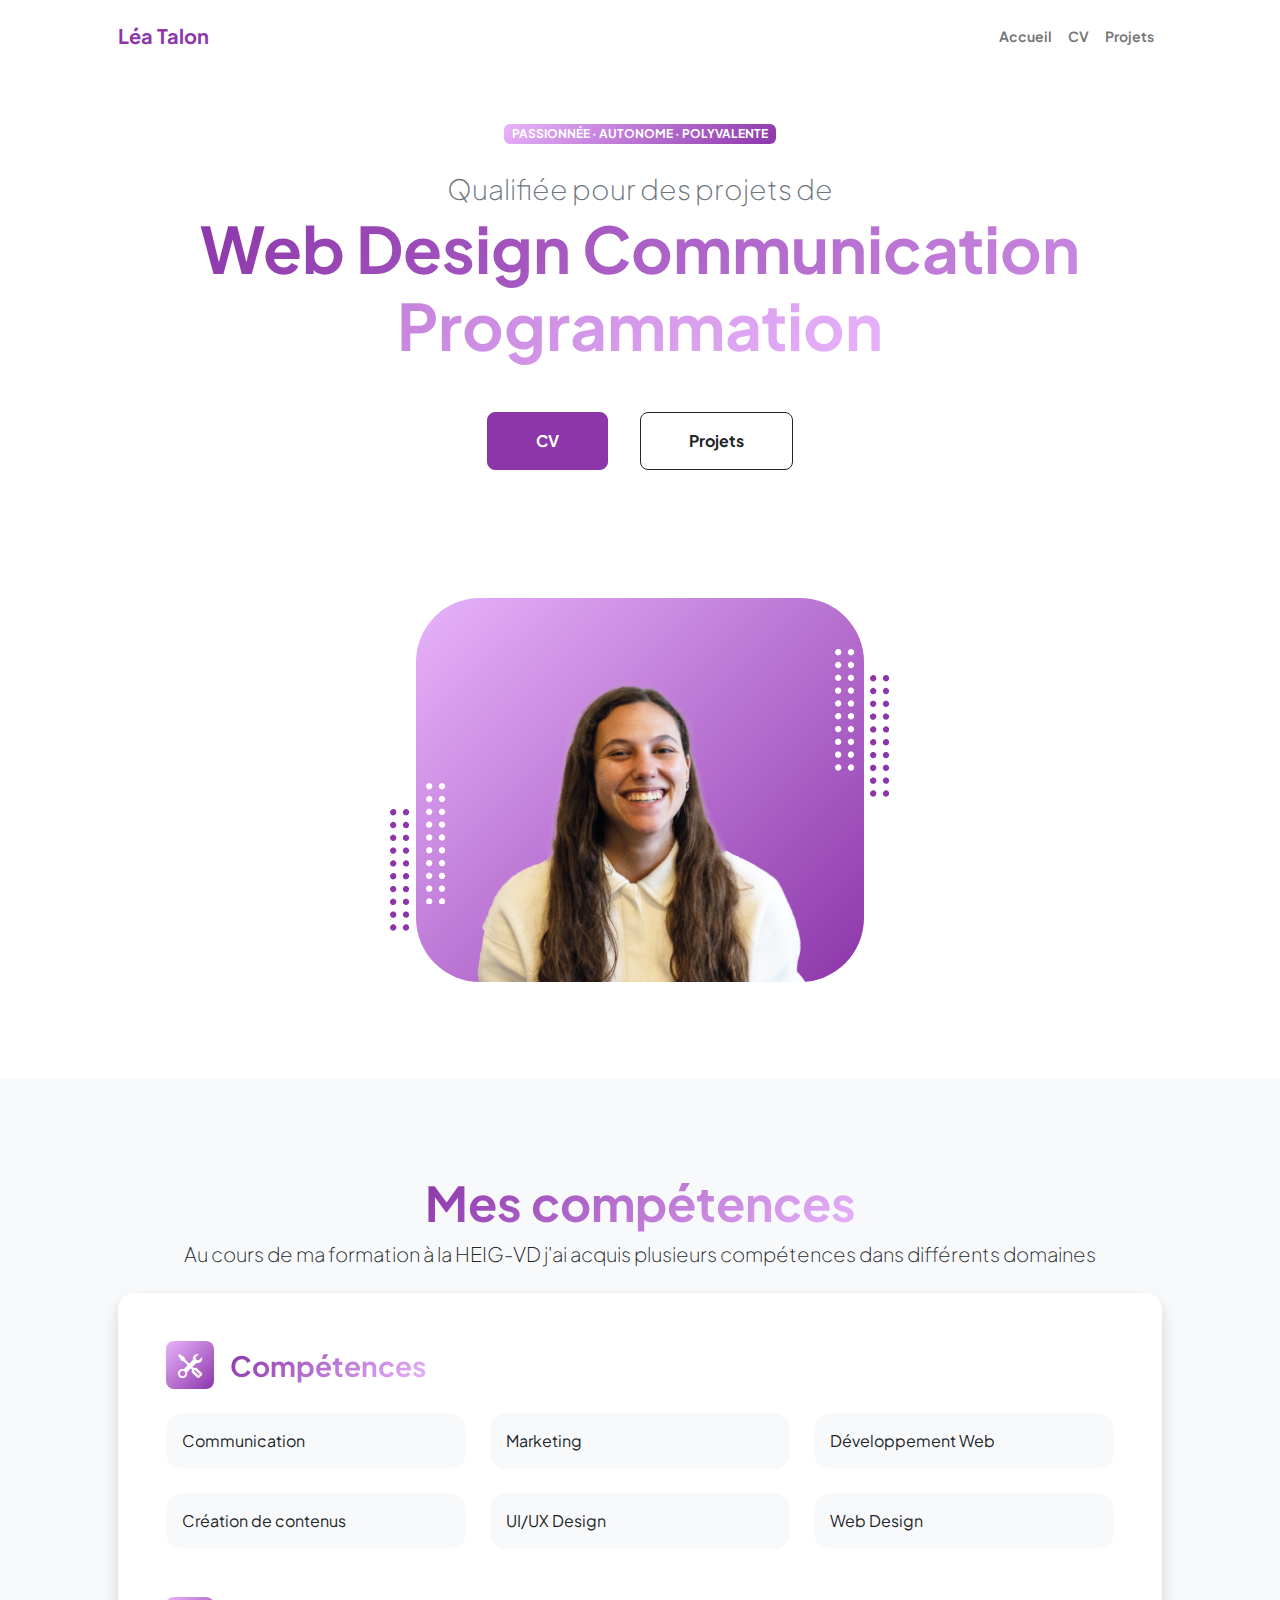
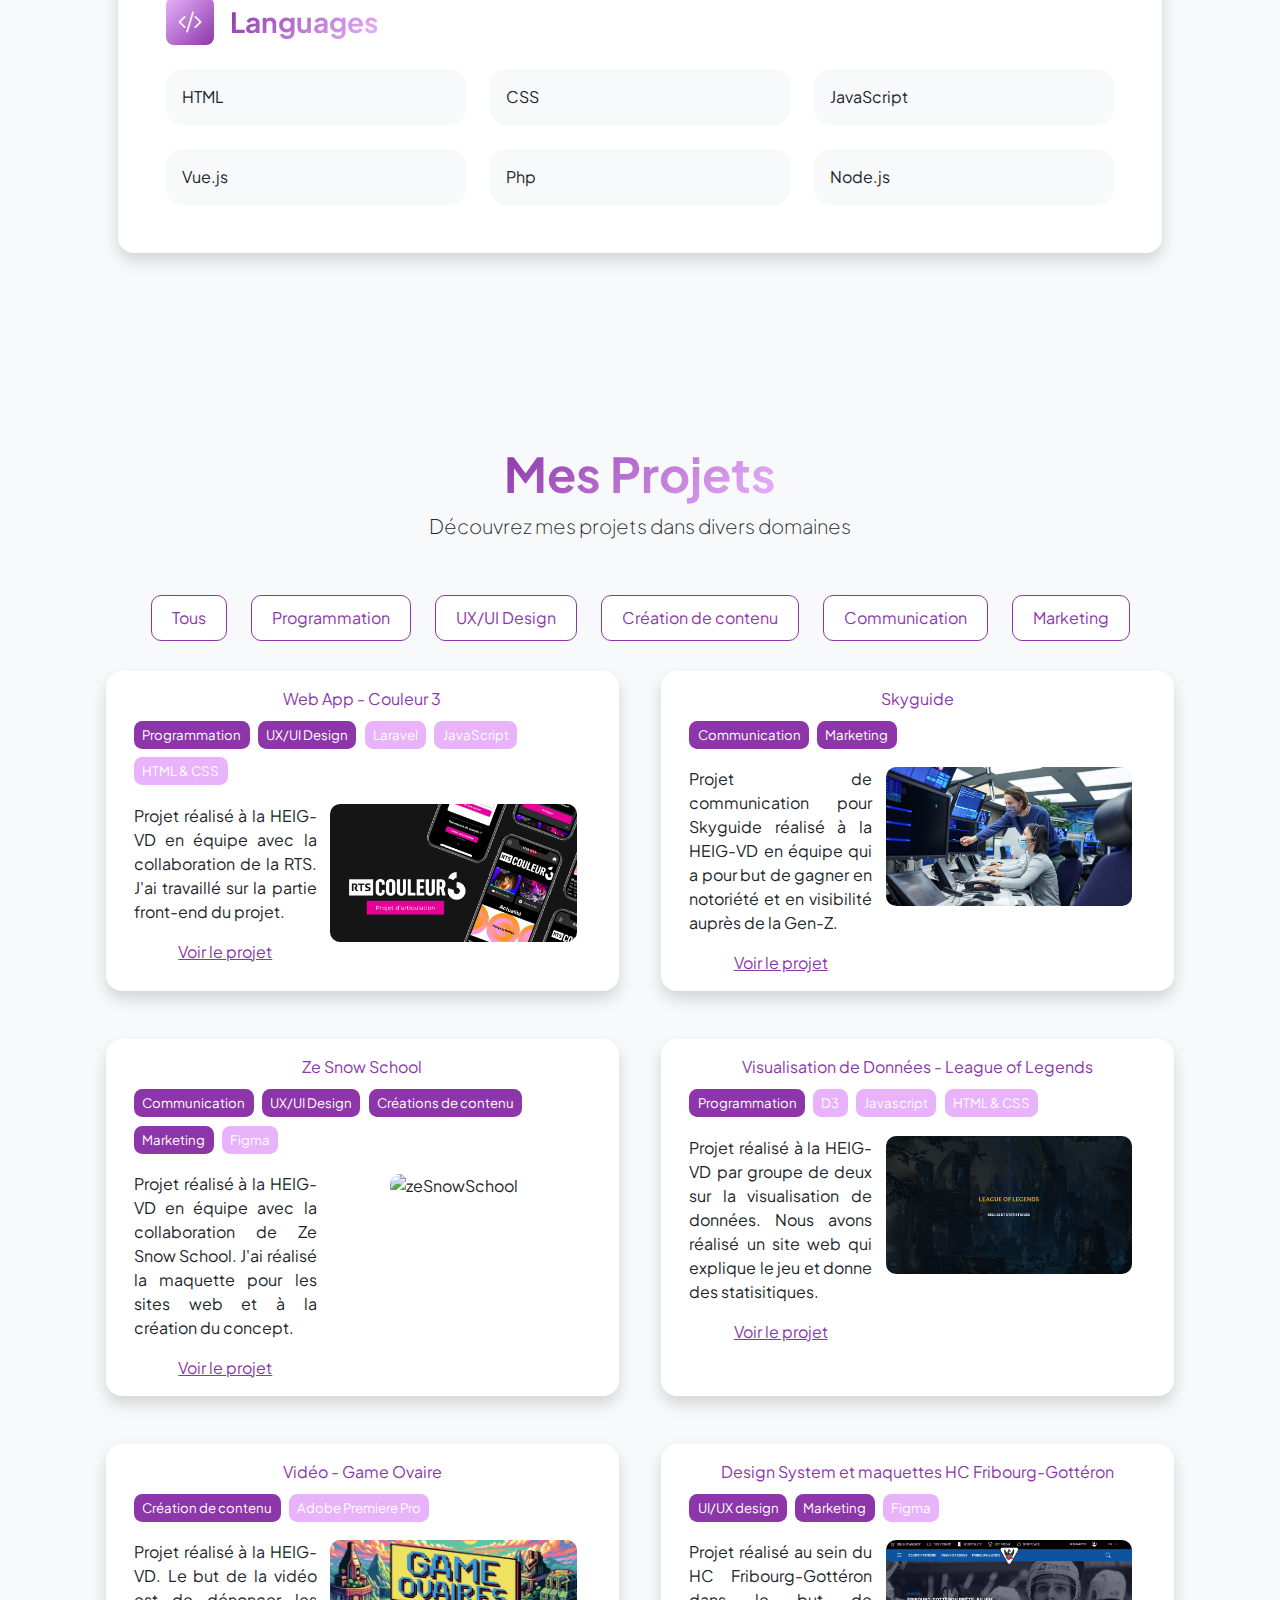
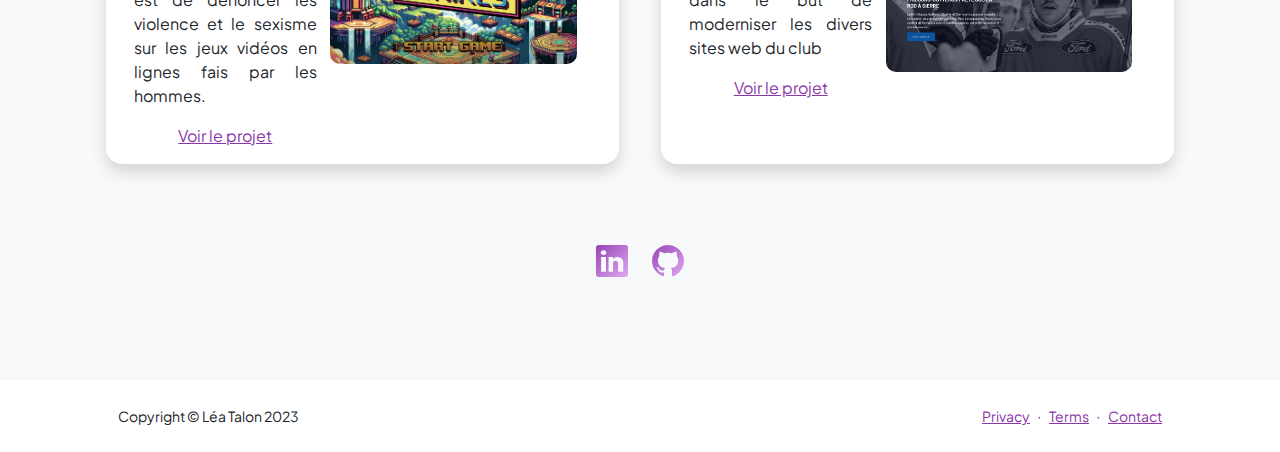
==== public/index.html @ 4ae30c71 "Update index.html" ====
<!DOCTYPE html>
<html lang="en">
    <head>
        <meta charset="utf-8" />
        <meta name="viewport" content="width=device-width, initial-scale=1, shrink-to-fit=no" />
        <meta name="description" content="" />
        <meta name="author" content="" />
        <title>Léa Talon - Portfolio </title>
        <!-- Favicon-->
        <link rel="icon" type="image/x-icon" href="assets/cv.png" />
        <!-- Custom Google font-->
        <link rel="preconnect" href="https://fonts.googleapis.com" />
        <link rel="preconnect" href="https://fonts.gstatic.com" crossorigin />
        <link href="https://fonts.googleapis.com/css2?family=Plus+Jakarta+Sans:wght@100;200;300;400;500;600;700;800;900&amp;display=swap" rel="stylesheet" />
        <!-- Bootstrap icons-->
        <link href="https://cdn.jsdelivr.net/npm/bootstrap-icons@1.8.1/font/bootstrap-icons.css" rel="stylesheet" />
        <!-- Core theme CSS (includes Bootstrap)-->
        <link href="css/style.css" rel="stylesheet" />
    </head>
    <body class="d-flex flex-column h-100">
        <main class="flex-shrink-0">
            <!-- Navigation-->
            <nav class="navbar navbar-expand-lg navbar-light bg-white py-3">
                <div class="container px-5">
                    <a class="navbar-brand" href="index.html"><span class="fw-bolder text-primary">Léa Talon</span></a>
                    <button class="navbar-toggler" type="button" data-bs-toggle="collapse" data-bs-target="#navbarSupportedContent" aria-controls="navbarSupportedContent" aria-expanded="false" aria-label="Toggle navigation"><span class="navbar-toggler-icon"></span></button>
                    <div class="collapse navbar-collapse" id="navbarSupportedContent">
                        <ul class="navbar-nav ms-auto mb-2 mb-lg-0 small fw-bolder">
                            <li class="nav-item"><a class="nav-link" href="index.html">Accueil</a></li>
                            <li class="nav-item"><a class="nav-link" href="resume.html">CV</a></li>
                            <li class="nav-item"><a class="nav-link" a href="index.html#projet">Projets</a></li>
                           <!--<li class="nav-item"><a class="nav-link" href="contact.html">Contact</a></li>--> 
                        </ul>
                    </div>
                </div>
            </nav>
            <!-- Header-->
            <header class="py-5">
                <div class="container px-5 pb-5">
                    <div class="row gx-5 align-items-center">
                        <div class="col-xxl-5">
                            <!-- Header text content-->
                            <div class="text-center text-xxl-start">
                                <div class="badge bg-gradient-primary-to-secondary text-white mb-4"><div class="text-uppercase">Passionnée &middot; Autonome &middot; polyvalente</div></div>
                                <div class="fs-3 fw-light text-muted">Qualifiée pour des projets de</div>
                                <h1 class="display-3 fw-bolder mb-5"><span class="text-gradient d-inline">Web Design Communication Programmation</span></h1>
                                <div class="d-grid gap-3 d-sm-flex justify-content-sm-center justify-content-xxl-start mb-3">
                                    <a class="btn btn-primary btn-lg px-5 py-3 me-sm-3 fs-6 fw-bolder" href="resume.html">CV</a>
                                    <a class="btn btn-outline-dark btn-lg px-5 py-3 fs-6 fw-bolder"  a href="#projet">Projets</a>
                                </div>
                            </div>
                        </div>
                        <div class="col-xxl-7">
                            <!-- Header profile picture-->
                            <div class="d-flex justify-content-center mt-5 mt-xxl-0">
                                <div class="profile violet img-profile-size">
                                    <!-- TIP: For best results, use a photo with a transparent background like the demo example below-->
                                    <!-- Watch a tutorial on how to do this on YouTube (link)-->
                                    <img class="profile-img img-profile-size" src="assets/profileLea.png" alt="..." />
                                    <div class="dots-1">
                                        <!-- SVG Dots-->
                                        <svg version="1.1" xmlns="http://www.w3.org/2000/svg" xmlns:xlink="http://www.w3.org/1999/xlink" x="0px" y="0px" viewBox="0 0 191.6 1215.4" style="enable-background: new 0 0 191.6 1215.4" xml:space="preserve">
                                            <g transform="translate(0.000000,1280.000000) scale(0.100000,-0.100000)">
                                                <path d="M227.7,12788.6c-105-35-200-141-222-248c-43-206,163-412,369-369c155,32,275,190,260,339c-11,105-90,213-190,262        C383.7,12801.6,289.7,12808.6,227.7,12788.6z"></path>
                                                <path d="M1507.7,12788.6c-151-50-253-216-222-362c25-119,136-230,254-255c194-41,395,142,375,339c-11,105-90,213-190,262        C1663.7,12801.6,1569.7,12808.6,1507.7,12788.6z"></path>
                                                <path d="M227.7,11508.6c-105-35-200-141-222-248c-43-206,163-412,369-369c155,32,275,190,260,339c-11,105-90,213-190,262        C383.7,11521.6,289.7,11528.6,227.7,11508.6z"></path>
                                                <path d="M1507.7,11508.6c-151-50-253-216-222-362c25-119,136-230,254-255c194-41,395,142,375,339c-11,105-90,213-190,262        C1663.7,11521.6,1569.7,11528.6,1507.7,11508.6z"></path>
                                                <path d="M227.7,10228.6c-105-35-200-141-222-248c-43-206,163-412,369-369c155,32,275,190,260,339c-11,105-90,213-190,262        C383.7,10241.6,289.7,10248.6,227.7,10228.6z"></path>
                                                <path d="M1507.7,10228.6c-105-35-200-141-222-248c-43-206,163-412,369-369c155,32,275,190,260,339c-11,105-90,213-190,262        C1663.7,10241.6,1569.7,10248.6,1507.7,10228.6z"></path>
                                                <path d="M227.7,8948.6c-105-35-200-141-222-248c-43-206,163-412,369-369c155,32,275,190,260,339c-11,105-90,213-190,262        C383.7,8961.6,289.7,8968.6,227.7,8948.6z"></path>
                                                <path d="M1507.7,8948.6c-105-35-200-141-222-248c-43-206,163-412,369-369c155,32,275,190,260,339c-11,105-90,213-190,262        C1663.7,8961.6,1569.7,8968.6,1507.7,8948.6z"></path>
                                                <path d="M227.7,7668.6c-105-35-200-141-222-248c-43-206,163-412,369-369c155,32,275,190,260,339c-11,105-90,213-190,262        C383.7,7681.6,289.7,7688.6,227.7,7668.6z"></path>
                                                <path d="M1507.7,7668.6c-105-35-200-141-222-248c-43-206,163-412,369-369c155,32,275,190,260,339c-11,105-90,213-190,262        C1663.7,7681.6,1569.7,7688.6,1507.7,7668.6z"></path>
                                                <path d="M227.7,6388.6c-105-35-200-141-222-248c-43-206,163-412,369-369c155,32,275,190,260,339c-11,105-90,213-190,262        C383.7,6401.6,289.7,6408.6,227.7,6388.6z"></path>
                                                <path d="M1507.7,6388.6c-105-35-200-141-222-248c-43-206,163-412,369-369c155,32,275,190,260,339c-11,105-90,213-190,262        C1663.7,6401.6,1569.7,6408.6,1507.7,6388.6z"></path>
                                                <path d="M227.7,5108.6c-105-35-200-141-222-248c-43-206,163-412,369-369c155,32,275,190,260,339c-11,105-90,213-190,262        C383.7,5121.6,289.7,5128.6,227.7,5108.6z"></path>
                                                <path d="M1507.7,5108.6c-105-35-200-141-222-248c-43-206,163-412,369-369c155,32,275,190,260,339c-11,105-90,213-190,262        C1663.7,5121.6,1569.7,5128.6,1507.7,5108.6z"></path>
                                                <path d="M227.7,3828.6c-105-35-200-141-222-248c-43-206,163-412,369-369c155,32,275,190,260,339c-11,105-90,213-190,262        C383.7,3841.6,289.7,3848.6,227.7,3828.6z"></path>
                                                <path d="M1507.7,3828.6c-105-35-200-141-222-248c-43-206,163-412,369-369c155,32,275,190,260,339c-11,105-90,213-190,262        C1663.7,3841.6,1569.7,3848.6,1507.7,3828.6z"></path>
                                                <path d="M227.7,2548.6c-105-35-200-141-222-248c-43-206,163-412,369-369c155,32,275,190,260,339c-11,105-90,213-190,262        C383.7,2561.6,289.7,2568.6,227.7,2548.6z"></path>
                                                <path d="M1507.7,2548.6c-105-35-200-141-222-248c-43-206,163-412,369-369c155,32,275,190,260,339c-11,105-90,213-190,262        C1663.7,2561.6,1569.7,2568.6,1507.7,2548.6z"></path>
                                                <path d="M227.7,1268.6c-105-35-200-141-222-248c-43-206,163-412,369-369c155,32,275,190,260,339c-11,105-90,213-190,262        C383.7,1281.6,289.7,1288.6,227.7,1268.6z"></path>
                                                <path d="M1507.7,1268.6c-105-35-200-141-222-248c-43-206,163-412,369-369c155,32,275,190,260,339c-11,105-90,213-190,262        C1663.7,1281.6,1569.7,1288.6,1507.7,1268.6z"></path>
                                            </g>
                                        </svg>
                                        <!-- END of SVG dots-->
                                    </div>
                                    <div class="dots-2">
                                        <!-- SVG Dots-->
                                        <svg version="1.1" xmlns="http://www.w3.org/2000/svg" xmlns:xlink="http://www.w3.org/1999/xlink" x="0px" y="0px" viewBox="0 0 191.6 1215.4" style="enable-background: new 0 0 191.6 1215.4" xml:space="preserve">
                                            <g transform="translate(0.000000,1280.000000) scale(0.100000,-0.100000)">
                                                <path d="M227.7,12788.6c-105-35-200-141-222-248c-43-206,163-412,369-369c155,32,275,190,260,339c-11,105-90,213-190,262        C383.7,12801.6,289.7,12808.6,227.7,12788.6z"></path>
                                                <path d="M1507.7,12788.6c-151-50-253-216-222-362c25-119,136-230,254-255c194-41,395,142,375,339c-11,105-90,213-190,262        C1663.7,12801.6,1569.7,12808.6,1507.7,12788.6z"></path>
                                                <path d="M227.7,11508.6c-105-35-200-141-222-248c-43-206,163-412,369-369c155,32,275,190,260,339c-11,105-90,213-190,262        C383.7,11521.6,289.7,11528.6,227.7,11508.6z"></path>
                                                <path d="M1507.7,11508.6c-151-50-253-216-222-362c25-119,136-230,254-255c194-41,395,142,375,339c-11,105-90,213-190,262        C1663.7,11521.6,1569.7,11528.6,1507.7,11508.6z"></path>
                                                <path d="M227.7,10228.6c-105-35-200-141-222-248c-43-206,163-412,369-369c155,32,275,190,260,339c-11,105-90,213-190,262        C383.7,10241.6,289.7,10248.6,227.7,10228.6z"></path>
                                                <path d="M1507.7,10228.6c-105-35-200-141-222-248c-43-206,163-412,369-369c155,32,275,190,260,339c-11,105-90,213-190,262        C1663.7,10241.6,1569.7,10248.6,1507.7,10228.6z"></path>
                                                <path d="M227.7,8948.6c-105-35-200-141-222-248c-43-206,163-412,369-369c155,32,275,190,260,339c-11,105-90,213-190,262        C383.7,8961.6,289.7,8968.6,227.7,8948.6z"></path>
                                                <path d="M1507.7,8948.6c-105-35-200-141-222-248c-43-206,163-412,369-369c155,32,275,190,260,339c-11,105-90,213-190,262        C1663.7,8961.6,1569.7,8968.6,1507.7,8948.6z"></path>
                                                <path d="M227.7,7668.6c-105-35-200-141-222-248c-43-206,163-412,369-369c155,32,275,190,260,339c-11,105-90,213-190,262        C383.7,7681.6,289.7,7688.6,227.7,7668.6z"></path>
                                                <path d="M1507.7,7668.6c-105-35-200-141-222-248c-43-206,163-412,369-369c155,32,275,190,260,339c-11,105-90,213-190,262        C1663.7,7681.6,1569.7,7688.6,1507.7,7668.6z"></path>
                                                <path d="M227.7,6388.6c-105-35-200-141-222-248c-43-206,163-412,369-369c155,32,275,190,260,339c-11,105-90,213-190,262        C383.7,6401.6,289.7,6408.6,227.7,6388.6z"></path>
                                                <path d="M1507.7,6388.6c-105-35-200-141-222-248c-43-206,163-412,369-369c155,32,275,190,260,339c-11,105-90,213-190,262        C1663.7,6401.6,1569.7,6408.6,1507.7,6388.6z"></path>
                                                <path d="M227.7,5108.6c-105-35-200-141-222-248c-43-206,163-412,369-369c155,32,275,190,260,339c-11,105-90,213-190,262        C383.7,5121.6,289.7,5128.6,227.7,5108.6z"></path>
                                                <path d="M1507.7,5108.6c-105-35-200-141-222-248c-43-206,163-412,369-369c155,32,275,190,260,339c-11,105-90,213-190,262        C1663.7,5121.6,1569.7,5128.6,1507.7,5108.6z"></path>
                                                <path d="M227.7,3828.6c-105-35-200-141-222-248c-43-206,163-412,369-369c155,32,275,190,260,339c-11,105-90,213-190,262        C383.7,3841.6,289.7,3848.6,227.7,3828.6z"></path>
                                                <path d="M1507.7,3828.6c-105-35-200-141-222-248c-43-206,163-412,369-369c155,32,275,190,260,339c-11,105-90,213-190,262        C1663.7,3841.6,1569.7,3848.6,1507.7,3828.6z"></path>
                                                <path d="M227.7,2548.6c-105-35-200-141-222-248c-43-206,163-412,369-369c155,32,275,190,260,339c-11,105-90,213-190,262        C383.7,2561.6,289.7,2568.6,227.7,2548.6z"></path>
                                                <path d="M1507.7,2548.6c-105-35-200-141-222-248c-43-206,163-412,369-369c155,32,275,190,260,339c-11,105-90,213-190,262        C1663.7,2561.6,1569.7,2568.6,1507.7,2548.6z"></path>
                                                <path d="M227.7,1268.6c-105-35-200-141-222-248c-43-206,163-412,369-369c155,32,275,190,260,339c-11,105-90,213-190,262        C383.7,1281.6,289.7,1288.6,227.7,1268.6z"></path>
                                                <path d="M1507.7,1268.6c-105-35-200-141-222-248c-43-206,163-412,369-369c155,32,275,190,260,339c-11,105-90,213-190,262        C1663.7,1281.6,1569.7,1288.6,1507.7,1268.6z"></path>
                                            </g>
                                        </svg>
                                        <!-- END of SVG dots-->
                                    </div>
                                    <div class="dots-3">
                                        <!-- SVG Dots-->
                                        <svg version="1.1" xmlns="http://www.w3.org/2000/svg" xmlns:xlink="http://www.w3.org/1999/xlink" x="0px" y="0px" viewBox="0 0 191.6 1215.4" style="enable-background: new 0 0 191.6 1215.4" xml:space="preserve">
                                            <g transform="translate(0.000000,1280.000000) scale(0.100000,-0.100000)">
                                                <path d="M227.7,12788.6c-105-35-200-141-222-248c-43-206,163-412,369-369c155,32,275,190,260,339c-11,105-90,213-190,262        C383.7,12801.6,289.7,12808.6,227.7,12788.6z"></path>
                                                <path d="M1507.7,12788.6c-151-50-253-216-222-362c25-119,136-230,254-255c194-41,395,142,375,339c-11,105-90,213-190,262        C1663.7,12801.6,1569.7,12808.6,1507.7,12788.6z"></path>
                                                <path d="M227.7,11508.6c-105-35-200-141-222-248c-43-206,163-412,369-369c155,32,275,190,260,339c-11,105-90,213-190,262        C383.7,11521.6,289.7,11528.6,227.7,11508.6z"></path>
                                                <path d="M1507.7,11508.6c-151-50-253-216-222-362c25-119,136-230,254-255c194-41,395,142,375,339c-11,105-90,213-190,262        C1663.7,11521.6,1569.7,11528.6,1507.7,11508.6z"></path>
                                                <path d="M227.7,10228.6c-105-35-200-141-222-248c-43-206,163-412,369-369c155,32,275,190,260,339c-11,105-90,213-190,262        C383.7,10241.6,289.7,10248.6,227.7,10228.6z"></path>
                                                <path d="M1507.7,10228.6c-105-35-200-141-222-248c-43-206,163-412,369-369c155,32,275,190,260,339c-11,105-90,213-190,262        C1663.7,10241.6,1569.7,10248.6,1507.7,10228.6z"></path>
                                                <path d="M227.7,8948.6c-105-35-200-141-222-248c-43-206,163-412,369-369c155,32,275,190,260,339c-11,105-90,213-190,262        C383.7,8961.6,289.7,8968.6,227.7,8948.6z"></path>
                                                <path d="M1507.7,8948.6c-105-35-200-141-222-248c-43-206,163-412,369-369c155,32,275,190,260,339c-11,105-90,213-190,262        C1663.7,8961.6,1569.7,8968.6,1507.7,8948.6z"></path>
                                                <path d="M227.7,7668.6c-105-35-200-141-222-248c-43-206,163-412,369-369c155,32,275,190,260,339c-11,105-90,213-190,262        C383.7,7681.6,289.7,7688.6,227.7,7668.6z"></path>
                                                <path d="M1507.7,7668.6c-105-35-200-141-222-248c-43-206,163-412,369-369c155,32,275,190,260,339c-11,105-90,213-190,262        C1663.7,7681.6,1569.7,7688.6,1507.7,7668.6z"></path>
                                                <path d="M227.7,6388.6c-105-35-200-141-222-248c-43-206,163-412,369-369c155,32,275,190,260,339c-11,105-90,213-190,262        C383.7,6401.6,289.7,6408.6,227.7,6388.6z"></path>
                                                <path d="M1507.7,6388.6c-105-35-200-141-222-248c-43-206,163-412,369-369c155,32,275,190,260,339c-11,105-90,213-190,262        C1663.7,6401.6,1569.7,6408.6,1507.7,6388.6z"></path>
                                                <path d="M227.7,5108.6c-105-35-200-141-222-248c-43-206,163-412,369-369c155,32,275,190,260,339c-11,105-90,213-190,262        C383.7,5121.6,289.7,5128.6,227.7,5108.6z"></path>
                                                <path d="M1507.7,5108.6c-105-35-200-141-222-248c-43-206,163-412,369-369c155,32,275,190,260,339c-11,105-90,213-190,262        C1663.7,5121.6,1569.7,5128.6,1507.7,5108.6z"></path>
                                                <path d="M227.7,3828.6c-105-35-200-141-222-248c-43-206,163-412,369-369c155,32,275,190,260,339c-11,105-90,213-190,262        C383.7,3841.6,289.7,3848.6,227.7,3828.6z"></path>
                                                <path d="M1507.7,3828.6c-105-35-200-141-222-248c-43-206,163-412,369-369c155,32,275,190,260,339c-11,105-90,213-190,262        C1663.7,3841.6,1569.7,3848.6,1507.7,3828.6z"></path>
                                                <path d="M227.7,2548.6c-105-35-200-141-222-248c-43-206,163-412,369-369c155,32,275,190,260,339c-11,105-90,213-190,262        C383.7,2561.6,289.7,2568.6,227.7,2548.6z"></path>
                                                <path d="M1507.7,2548.6c-105-35-200-141-222-248c-43-206,163-412,369-369c155,32,275,190,260,339c-11,105-90,213-190,262        C1663.7,2561.6,1569.7,2568.6,1507.7,2548.6z"></path>
                                                <path d="M227.7,1268.6c-105-35-200-141-222-248c-43-206,163-412,369-369c155,32,275,190,260,339c-11,105-90,213-190,262        C383.7,1281.6,289.7,1288.6,227.7,1268.6z"></path>
                                                <path d="M1507.7,1268.6c-105-35-200-141-222-248c-43-206,163-412,369-369c155,32,275,190,260,339c-11,105-90,213-190,262        C1663.7,1281.6,1569.7,1288.6,1507.7,1268.6z"></path>
                                            </g>
                                        </svg>
                                        <!-- END of SVG dots-->
                                    </div>
                                    <div class="dots-4">
                                        <!-- SVG Dots-->
                                        <svg version="1.1" xmlns="http://www.w3.org/2000/svg" xmlns:xlink="http://www.w3.org/1999/xlink" x="0px" y="0px" viewBox="0 0 191.6 1215.4" style="enable-background: new 0 0 191.6 1215.4" xml:space="preserve">
                                            <g transform="translate(0.000000,1280.000000) scale(0.100000,-0.100000)">
                                                <path d="M227.7,12788.6c-105-35-200-141-222-248c-43-206,163-412,369-369c155,32,275,190,260,339c-11,105-90,213-190,262        C383.7,12801.6,289.7,12808.6,227.7,12788.6z"></path>
                                                <path d="M1507.7,12788.6c-151-50-253-216-222-362c25-119,136-230,254-255c194-41,395,142,375,339c-11,105-90,213-190,262        C1663.7,12801.6,1569.7,12808.6,1507.7,12788.6z"></path>
                                                <path d="M227.7,11508.6c-105-35-200-141-222-248c-43-206,163-412,369-369c155,32,275,190,260,339c-11,105-90,213-190,262        C383.7,11521.6,289.7,11528.6,227.7,11508.6z"></path>
                                                <path d="M1507.7,11508.6c-151-50-253-216-222-362c25-119,136-230,254-255c194-41,395,142,375,339c-11,105-90,213-190,262        C1663.7,11521.6,1569.7,11528.6,1507.7,11508.6z"></path>
                                                <path d="M227.7,10228.6c-105-35-200-141-222-248c-43-206,163-412,369-369c155,32,275,190,260,339c-11,105-90,213-190,262        C383.7,10241.6,289.7,10248.6,227.7,10228.6z"></path>
                                                <path d="M1507.7,10228.6c-105-35-200-141-222-248c-43-206,163-412,369-369c155,32,275,190,260,339c-11,105-90,213-190,262        C1663.7,10241.6,1569.7,10248.6,1507.7,10228.6z"></path>
                                                <path d="M227.7,8948.6c-105-35-200-141-222-248c-43-206,163-412,369-369c155,32,275,190,260,339c-11,105-90,213-190,262        C383.7,8961.6,289.7,8968.6,227.7,8948.6z"></path>
                                                <path d="M1507.7,8948.6c-105-35-200-141-222-248c-43-206,163-412,369-369c155,32,275,190,260,339c-11,105-90,213-190,262        C1663.7,8961.6,1569.7,8968.6,1507.7,8948.6z"></path>
                                                <path d="M227.7,7668.6c-105-35-200-141-222-248c-43-206,163-412,369-369c155,32,275,190,260,339c-11,105-90,213-190,262        C383.7,7681.6,289.7,7688.6,227.7,7668.6z"></path>
                                                <path d="M1507.7,7668.6c-105-35-200-141-222-248c-43-206,163-412,369-369c155,32,275,190,260,339c-11,105-90,213-190,262        C1663.7,7681.6,1569.7,7688.6,1507.7,7668.6z"></path>
                                                <path d="M227.7,6388.6c-105-35-200-141-222-248c-43-206,163-412,369-369c155,32,275,190,260,339c-11,105-90,213-190,262        C383.7,6401.6,289.7,6408.6,227.7,6388.6z"></path>
                                                <path d="M1507.7,6388.6c-105-35-200-141-222-248c-43-206,163-412,369-369c155,32,275,190,260,339c-11,105-90,213-190,262        C1663.7,6401.6,1569.7,6408.6,1507.7,6388.6z"></path>
                                                <path d="M227.7,5108.6c-105-35-200-141-222-248c-43-206,163-412,369-369c155,32,275,190,260,339c-11,105-90,213-190,262        C383.7,5121.6,289.7,5128.6,227.7,5108.6z"></path>
                                                <path d="M1507.7,5108.6c-105-35-200-141-222-248c-43-206,163-412,369-369c155,32,275,190,260,339c-11,105-90,213-190,262        C1663.7,5121.6,1569.7,5128.6,1507.7,5108.6z"></path>
                                                <path d="M227.7,3828.6c-105-35-200-141-222-248c-43-206,163-412,369-369c155,32,275,190,260,339c-11,105-90,213-190,262        C383.7,3841.6,289.7,3848.6,227.7,3828.6z"></path>
                                                <path d="M1507.7,3828.6c-105-35-200-141-222-248c-43-206,163-412,369-369c155,32,275,190,260,339c-11,105-90,213-190,262        C1663.7,3841.6,1569.7,3848.6,1507.7,3828.6z"></path>
                                                <path d="M227.7,2548.6c-105-35-200-141-222-248c-43-206,163-412,369-369c155,32,275,190,260,339c-11,105-90,213-190,262        C383.7,2561.6,289.7,2568.6,227.7,2548.6z"></path>
                                                <path d="M1507.7,2548.6c-105-35-200-141-222-248c-43-206,163-412,369-369c155,32,275,190,260,339c-11,105-90,213-190,262        C1663.7,2561.6,1569.7,2568.6,1507.7,2548.6z"></path>
                                                <path d="M227.7,1268.6c-105-35-200-141-222-248c-43-206,163-412,369-369c155,32,275,190,260,339c-11,105-90,213-190,262        C383.7,1281.6,289.7,1288.6,227.7,1268.6z"></path>
                                                <path d="M1507.7,1268.6c-105-35-200-141-222-248c-43-206,163-412,369-369c155,32,275,190,260,339c-11,105-90,213-190,262        C1663.7,1281.6,1569.7,1288.6,1507.7,1268.6z"></path>
                                            </g>
                                        </svg>
                                        <!-- END of SVG dots-->
                                    </div>
                                </div>
                            </div>
                        </div>
                    </div>
                </div>
            </header>
            <!-- About Section-->
            <section class="bg-light py-5">
                <div class="container px-5">
                    <div class="row gx-5 justify-content-center">
                        <div class="col-xxl-12">
                            <div class="text-center my-5">
                                <h2 class="display-5 fw-bolder"><span class="text-gradient d-inline">Mes compétences</span></h2>
                                <p class="lead fw-light mb-4">Au cours de ma formation à la HEIG-VD j'ai acquis plusieurs compétences dans différents domaines</p>
                                <div class="card shadow border-0 rounded-4 mb-5">
                                    <div class="card-body p-5">
                                        <!-- Professional skills list-->
                                        <div class="mb-5">
                                            <div class="d-flex align-items-center mb-4">
                                                <div class="feature bg-primary bg-gradient-primary-to-secondary text-white rounded-3 me-3"><i class="bi bi-tools"></i></div>
                                                <h3 class="fw-bolder mb-0"><span class="text-gradient d-inline">Compétences</span></h3>
                                            </div>
                                            <div class="row row-cols-1 row-cols-md-3 mb-4">
                                                <div class="col mb-4 mb-md-0"><div class="d-flex align-items-center bg-light rounded-4 p-3 h-100">Communication</div></div>
                                                <div class="col mb-4 mb-md-0"><div class="d-flex align-items-center bg-light rounded-4 p-3 h-100">Marketing</div></div>
                                                <div class="col"><div class="d-flex align-items-center bg-light rounded-4 p-3 h-100">Développement Web</div></div>
                                            </div>
                                            <div class="row row-cols-1 row-cols-md-3">
                                                <div class="col mb-4 mb-md-0"><div class="d-flex align-items-center bg-light rounded-4 p-3 h-100">Création de contenus </div></div>
                                                <div class="col mb-4 mb-md-0"><div class="d-flex align-items-center bg-light rounded-4 p-3 h-100">UI/UX Design</div></div>
                                                <div class="col"><div class="d-flex align-items-center bg-light rounded-4 p-3 h-100">Web Design</div></div>
                                            </div>
                                        </div>
                                        <!-- Languages list-->
                                        <div class="mb-0">
                                            <div class="d-flex align-items-center mb-4">
                                                <div class="feature bg-primary bg-gradient-primary-to-secondary text-white rounded-3 me-3"><i class="bi bi-code-slash"></i></div>
                                                <h3 class="fw-bolder mb-0"><span class="text-gradient d-inline">Languages</span></h3>
                                            </div>
                                            <div class="row row-cols-1 row-cols-md-3 mb-4">
                                                <div class="col mb-4 mb-md-0"><div class="d-flex align-items-center bg-light rounded-4 p-3 h-100">HTML</div></div>
                                                <div class="col mb-4 mb-md-0"><div class="d-flex align-items-center bg-light rounded-4 p-3 h-100">CSS</div></div>
                                                <div class="col"><div class="d-flex align-items-center bg-light rounded-4 p-3 h-100">JavaScript</div></div>
                                            </div>
                                            <div class="row row-cols-1 row-cols-md-3">
                                                <div class="col mb-4 mb-md-0"><div class="d-flex align-items-center bg-light rounded-4 p-3 h-100">Vue.js</div></div>
                                                <div class="col mb-4 mb-md-0"><div class="d-flex align-items-center bg-light rounded-4 p-3 h-100">Php</div></div>
                                                <div class="col"><div class="d-flex align-items-center bg-light rounded-4 p-3 h-100">Node.js</div></div>
                                            </div>
                                        </div>
                                    </div>
                                </div>
                            </div>
                        </div>
                    </div>
                </div>
            </section>
            <!-- Portfolio Section-->
            <section class="bg-light py-5" id="projet">
                <div class="container px-5">
                    <div class="row gx-5 justify-content-center">
                        <div class="col-xxl-12">
                            <div class="text-center my-5">
                                <h2 class="display-5 fw-bolder"><span class="text-gradient d-inline">Mes Projets</span></h2>
                                <p class="lead fw-light mb-4">Découvrez mes projets dans divers domaines</p>
                                <div class="justify-content-center container-button gap-4">
                                    <button class="filter-button" id="wrap" data-filter="all">Tous</button>
                                    <button class="filter-button" id="wrap" data-filter="programming">Programmation</button>
                                    <button class="filter-button" id="wrap" data-filter="uxui">UX/UI Design</button>
                                    <button class="filter-button" id="wrap" data-filter="creationscontenu">Création de contenu</button>
                                    <button class="filter-button" id="wrap" data-filter="communication">Communication</button>
                                    <button class="filter-button" id="wrap" data-filter="marketing">Marketing</button>
                                </div>
                                <div class="container-projects row row-cols-1 row-cols-md-2 mb-4">
                                    <!-- Projet RTS -->
                                    <div class="card-project card shadow border-0 rounded-4 mb-5 project" data-tags="programming,uxui">
                                        <div class="card-body col mb-4 mb-md-0">
                                            <span class="d-inline ">Web App - Couleur 3</span>
                                            <div class="tag-container d-flex-wrap">
                                                    <div class="tag">Programmation</div>
                                                    <div class="tag">UX/UI Design</div>
                                                    <div class="tag-tools">Laravel</div>
                                                    <div class="tag-tools">JavaScript</div>
                                                    <div class="tag-tools">HTML & CSS</div>
                                            </div>
                                            <div class="container-content d-flex">
                                                <div class="content-text">
                                                    <p class="text-project">Projet réalisé à la HEIG-VD en équipe avec la collaboration de la RTS. J'ai travaillé sur la partie front-end du projet. </p>
                                                    <a href="https://github.com/loicfontaine/FlopV2"><span>Voir le projet</span></a>
                                                </div>
                                                <div class="content-img">
                                                    <img class="img-project" src="assets/img-project/couleur3RTS.jpg" alt="couleur3">
                                                </div>
                                            </div>     
                                        </div>     
                                    </div>
                                    <!-- Projet Skyguide -->
                                    <div class="card-project card shadow border-0 rounded-4 mb-5 project" data-tags="communication, marketing">
                                        <div class="card-body col mb-4 mb-md-0 project">
                                            <span class="d-inline text-align-left">Skyguide</span>
                                            <div class="tag-container d-flex">
                                                <div class="tag-skill-container d-flex">
                                                    <div class="tag">Communication</div>
                                                    <div class="tag">Marketing</div>
                                                </div>
                                            </div>
                                            <div class="container-content d-flex">
                                                <div class="content-text">
                                                    <p class="text-project">Projet de communication pour Skyguide réalisé à la HEIG-VD en équipe qui a pour but de gagner en notoriété et en visibilité auprès de la Gen-Z.</p>
                                                    <a href="assets/documents/RapportSkyguide.pdf"><span>Voir le projet</span></a>
                                                </div>
                                                <div class="content-img">
                                                    <img class="img-project" src="assets/img-project/skyguide.jpg" alt="skyguide">
                                                </div>
                                            </div>
                                        </div>     
                                    </div>
                                    <!-- Projet Ze Snow School -->
                                    <div class="card-project card shadow border-0 rounded-4 mb-5 project" data-tags="communication,uxui,creationscontenu, marketing">
                                        <div class="card-body col mb-4 mb-md-0">
                                            <span class="d-inline ">Ze Snow School</span>
                                            <div class="tag-container d-flex-wrap">
                                                    <div class="tag">Communication</div>
                                                    <div class="tag">UX/UI Design</div>
                                                    <div class="tag">Créations de contenu</div>
                                                    <div class="tag">Marketing</div>
                                                    <div class="tag-tools">Figma</div>
                                            </div>
                                            <div class="container-content d-flex">
                                                <div class="content-text">
                                                    <p class="text-project">Projet réalisé à la HEIG-VD en équipe avec la collaboration de Ze Snow School. J'ai réalisé la maquette pour les sites web et à la création du concept. </p>
                                                    <a href="assets/documents/ZeSnowSchool.pdf"><span>Voir le projet</span></a>
                                                </div>
                                                <div class="content-img">
                                                    <img class="img-project" src="assets/img-project/SnowSchool.jpg" alt="zeSnowSchool">
                                                </div>
                                            </div>
                                        </div>
                                    </div>
                                    <!-- Projet VisualDonn -->
                                    <div class="card-project card shadow border-0 rounded-4 mb-5 project" data-tags="programming">
                                        <div class="card-body col mb-4 mb-md-0">
                                            <span class="d-inline ">Visualisation de Données - League of Legends</span>
                                            <div class="tag-container d-flex-wrap">
                                                    <div class="tag">Programmation</div>
                                                    <div class="tag-tools">D3</div>
                                                    <div class="tag-tools">Javascript</div>
                                                    <div class="tag-tools">HTML & CSS</div>
                                            </div>
                                            <div class="container-content d-flex">
                                                <div class="content-text">
                                                    <p class="text-project">Projet réalisé à la HEIG-VD par groupe de deux sur la visualisation de données. Nous avons réalisé un site web qui explique le jeu et donne des statisitiques.</p>
                                                    <a href="https://github.com/kassandrawoods/StojanovicTalonLeagueOfLegends/blob/main/README.md"><span>Voir le projet</span></a>
                                                </div>
                                                <div class="content-img">
                                                    <img class="img-project" src="assets/img-project/lol.jpg" alt="leagueoflegends">
                                                </div>
                                            </div>
                                        </div>
                                    </div>
                                    <!-- Projet GameOvaire -->
                                    <div class="card-project card shadow border-0 rounded-4 mb-5 project" data-tags="creationscontenu">
                                        <div class="card-body col mb-4 mb-md-0">
                                            <span class="d-inline ">Vidéo - Game Ovaire</span>
                                            <div class="tag-container d-flex-wrap">
                                                    <div class="tag">Création de contenu</div>
                                                    <div class="tag-tools">Adobe Premiere Pro</div>
                                            </div>
                                            <div class="container-content d-flex">
                                                <div class="content-text">
                                                    <p class="text-project">Projet réalisé à la HEIG-VD. Le but de la vidéo est de dénoncer les violence et le sexisme sur les jeux vidéos en lignes fais par les hommes.</p>
                                                    <a href="https://youtu.be/7Zwmf_DO5-k"><span>Voir le projet</span></a>
                                                </div>
                                                <div class="content-img">
                                                    <img class="img-project" src="assets/img-project/gameovaire.png" alt="GameOvaire">
                                                </div>
                                            </div>
                                        </div>
                                    </div>
                                    <!-- Projet HCFG -->
                                    <div class="card-project card shadow border-0 rounded-4 mb-5 project" data-tags="uxui, marketing">
                                        <div class="card-body col mb-4 mb-md-0">
                                            <span class="d-inline ">Design System et maquettes HC Fribourg-Gottéron</span>
                                            <div class="tag-container d-flex-wrap">
                                                    <div class="tag">UI/UX design</div>
                                                    <div class="tag">Marketing</div>
                                                    <div class="tag-tools">Figma</div>
                                            </div>
                                            <div class="container-content d-flex">
                                                <div class="content-text">
                                                    <p class="text-project">Projet réalisé au sein du HC Fribourg-Gottéron dans le but de moderniser les divers sites web du club</p>
                                                    <a href="https://www.figma.com/design/7urZgaS4gRybjOQ5OrzSZ3/Prototypes?node-id=0-1&t=HMWM7w5NA9oIG1T1-1"><span>Voir le projet</span></a>
                                                </div>
                                                <div class="content-img">
                                                    <img class="img-project" src="assets/img-project/MaquetteDesktop.png" alt="Maquettes">
                                                </div>
                                            </div>
                                        </div>
                                    </div>


                                </div>
                                <div class="d-flex justify-content-center fs-2 gap-4">
                                    <a class="text-gradient" href="https://www.linkedin.com/in/léa-talon-017929242/"><i class="bi bi-linkedin"></i></a>
                                    <a class="text-gradient" href="https://github.com/kassandrawoods"><i class="bi bi-github"></i></a>
                                </div>
                            </div>
                        </div>
                    </div>
                </div>
            </section>

        </main>
        <!-- Footer-->
        <footer class="bg-white py-4 mt-auto">
            <div class="container px-5">
                <div class="row align-items-center justify-content-between flex-column flex-sm-row">
                    <div class="col-auto"><div class="small m-0">Copyright &copy; Léa Talon 2023</div></div>
                    <div class="col-auto">
                        <a class="small" href="#!">Privacy</a>
                        <span class="mx-1">&middot;</span>
                        <a class="small" href="#!">Terms</a>
                        <span class="mx-1">&middot;</span>
                        <a class="small" href="#!">Contact</a>
                    </div>
                </div>
            </div>
        </footer>
        <!-- Bootstrap core JS-->
        <script src="https://cdn.jsdelivr.net/npm/bootstrap@5.2.3/dist/js/bootstrap.bundle.min.js"></script>
        <!-- Core theme JS-->
        <script src="js/scripts.js"></script>
    </body>
</html>
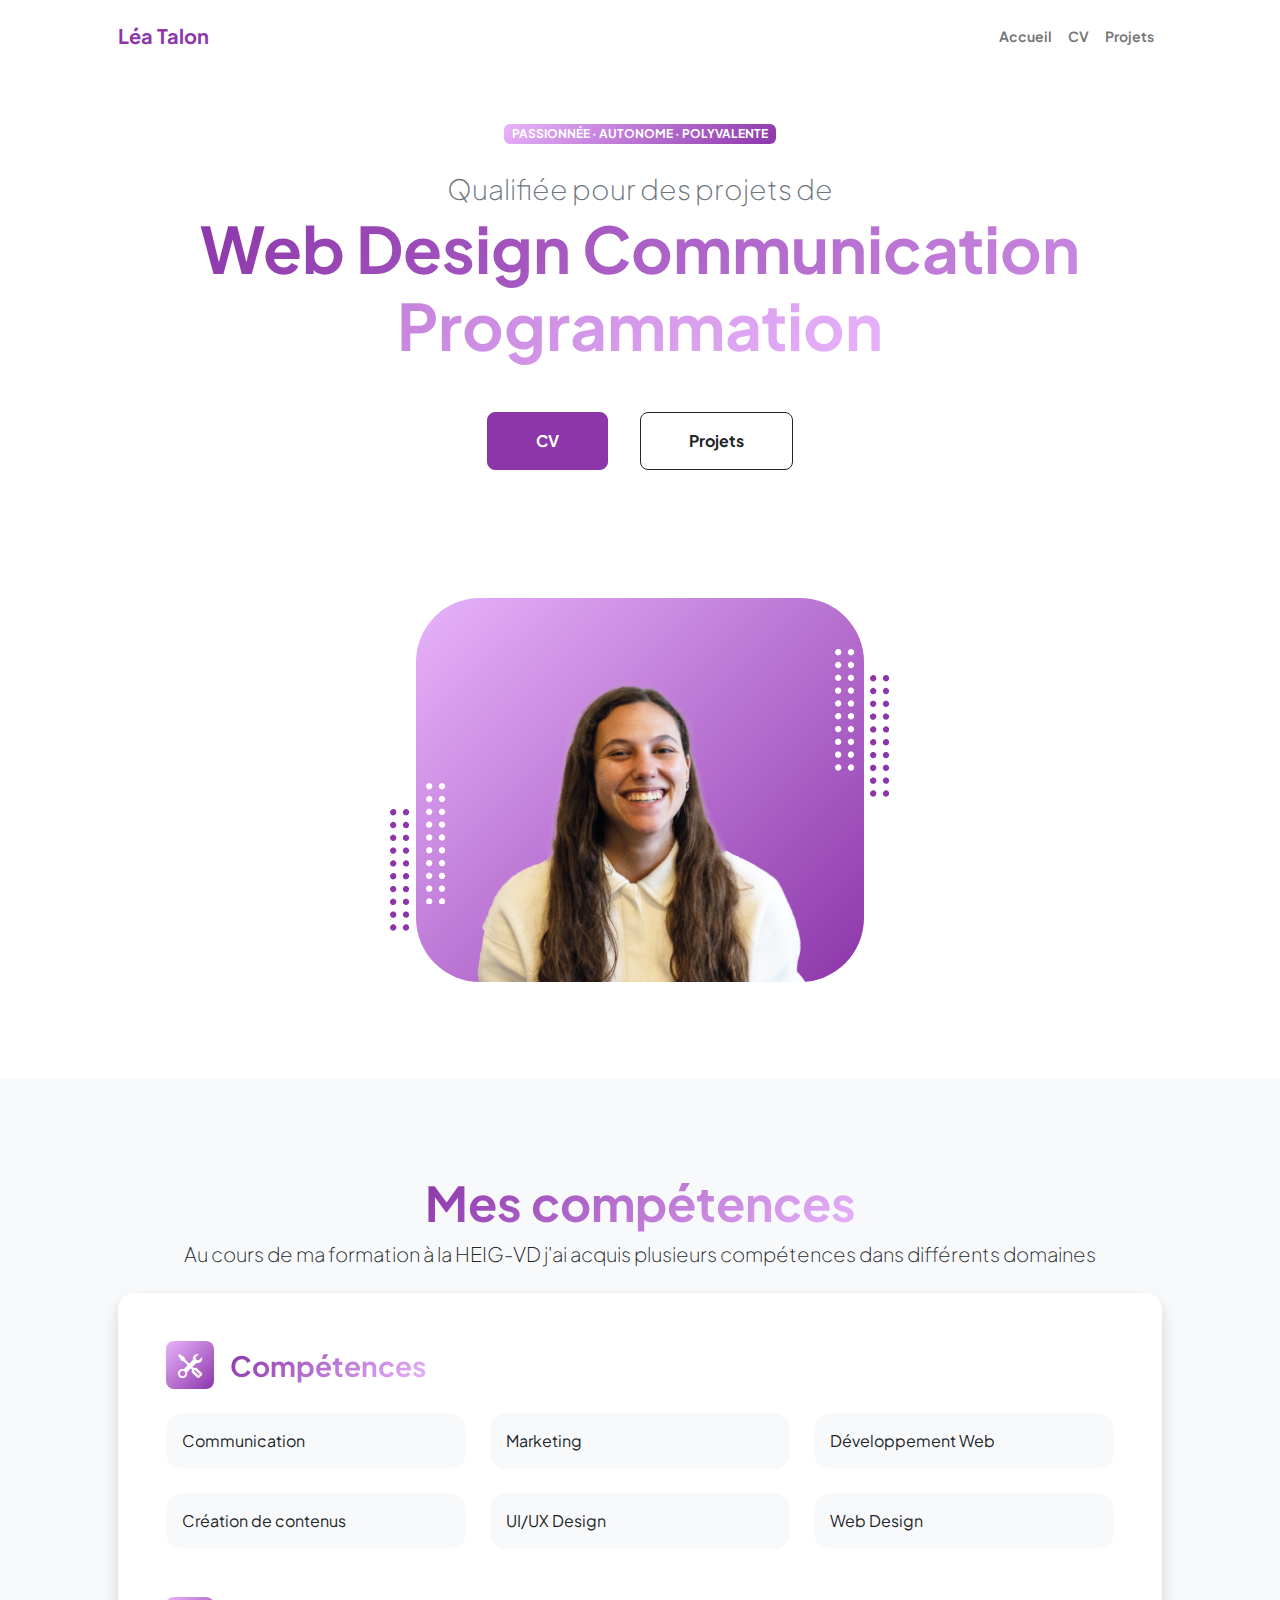
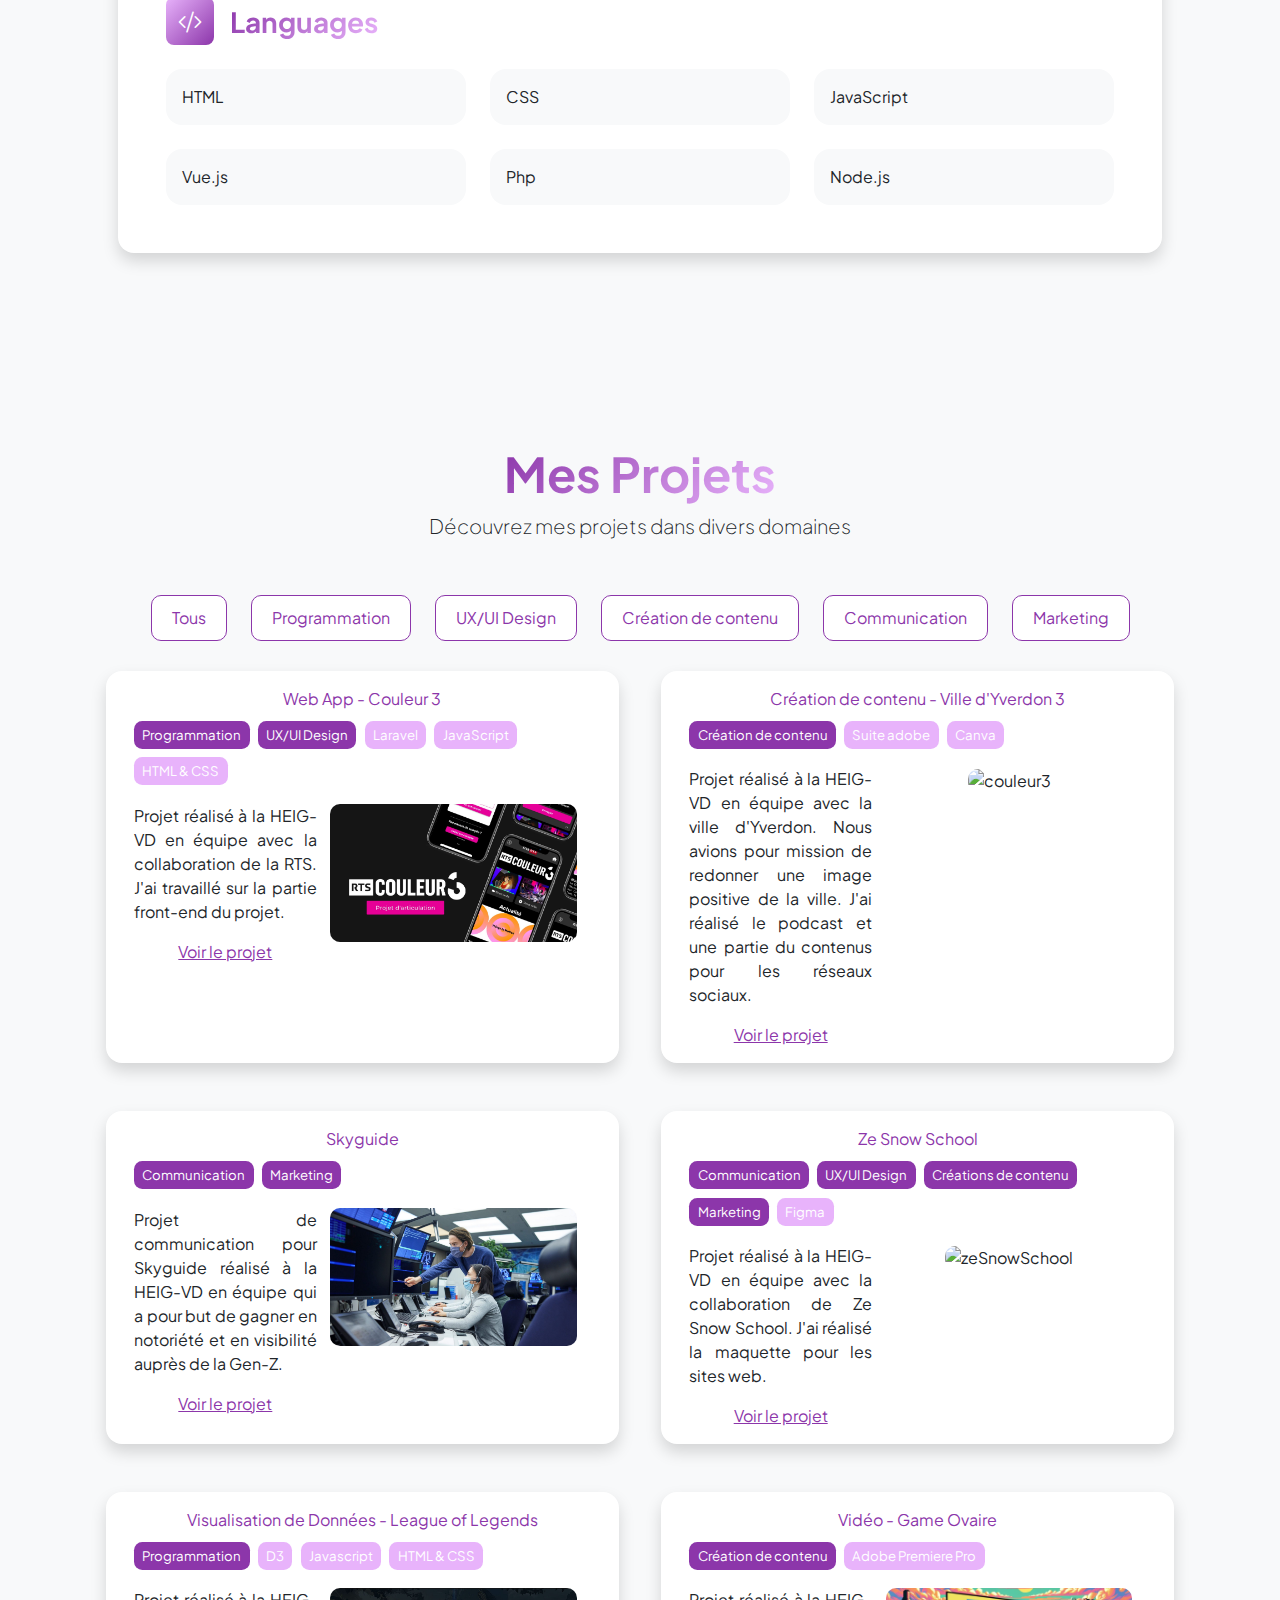
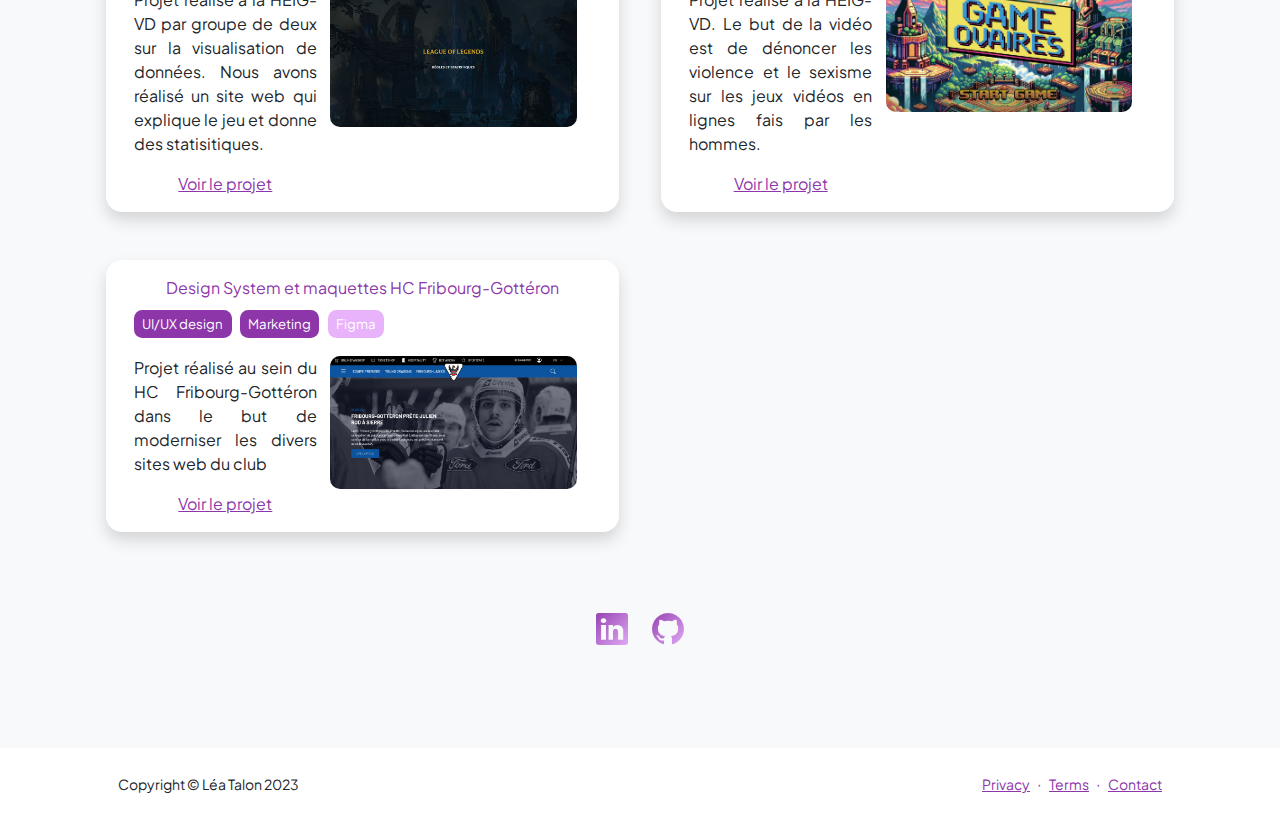
==== commit 63a544de: "Update index.html" ====
--- a/public/index.html
+++ b/public/index.html
@@ -265,8 +265,28 @@
                                             </div>     
                                         </div>     
                                     </div>
+                                      <!-- Projet Ville d'Yverdon -->
+                                    <div class="card-project card shadow border-0 rounded-4 mb-5 project" data-tags="creationscontenu">
+                                        <div class="card-body col mb-4 mb-md-0">
+                                            <span class="d-inline ">Création de contenu - Ville d'Yverdon 3</span>
+                                            <div class="tag-container d-flex-wrap">
+                                                    <div class="tag">Création de contenu</div>
+                                                    <div class="tag-tools">Suite adobe</div>
+                                                    <div class="tag-tools">Canva</div>
+                                            </div>
+                                            <div class="container-content d-flex">
+                                                <div class="content-text">
+                                                    <p class="text-project">Projet réalisé à la HEIG-VD en équipe avec la ville d'Yverdon. Nous avions pour mission de redonner une image positive de la ville. J'ai réalisé le podcast et une partie du contenus pour les réseaux sociaux. </p>
+                                                    <a href="https://drive.google.com/drive/folders/1PGp8jBNz84ZRRgjfurvv84Q0E70p-4bi?usp=drive_link"><span>Voir le projet</span></a>
+                                                </div>
+                                                <div class="content-img">
+                                                    <img class="img-project" src="assets/img-project/Podcast.png" alt="couleur3">
+                                                </div>
+                                            </div>     
+                                        </div>     
+                                    </div>
                                     <!-- Projet Skyguide -->
-                                    <div class="card-project card shadow border-0 rounded-4 mb-5 project" data-tags="communication, marketing">
+                                    <div class="card-project card shadow border-0 rounded-4 mb-5 project" data-tags="communication,marketing">
                                         <div class="card-body col mb-4 mb-md-0 project">
                                             <span class="d-inline text-align-left">Skyguide</span>
                                             <div class="tag-container d-flex">
@@ -287,7 +307,7 @@
                                         </div>     
                                     </div>
                                     <!-- Projet Ze Snow School -->
-                                    <div class="card-project card shadow border-0 rounded-4 mb-5 project" data-tags="communication,uxui,creationscontenu, marketing">
+                                    <div class="card-project card shadow border-0 rounded-4 mb-5 project" data-tags="communication,uxui,creationscontenu,marketing">
                                         <div class="card-body col mb-4 mb-md-0">
                                             <span class="d-inline ">Ze Snow School</span>
                                             <div class="tag-container d-flex-wrap">
@@ -299,7 +319,7 @@
                                             </div>
                                             <div class="container-content d-flex">
                                                 <div class="content-text">
-                                                    <p class="text-project">Projet réalisé à la HEIG-VD en équipe avec la collaboration de Ze Snow School. J'ai réalisé la maquette pour les sites web et à la création du concept. </p>
+                                                    <p class="text-project">Projet réalisé à la HEIG-VD en équipe avec la collaboration de Ze Snow School. J'ai réalisé la maquette pour les sites web. </p>
                                                     <a href="assets/documents/ZeSnowSchool.pdf"><span>Voir le projet</span></a>
                                                 </div>
                                                 <div class="content-img">
@@ -349,7 +369,7 @@
                                         </div>
                                     </div>
                                     <!-- Projet HCFG -->
-                                    <div class="card-project card shadow border-0 rounded-4 mb-5 project" data-tags="uxui, marketing">
+                                    <div class="card-project card shadow border-0 rounded-4 mb-5 project" data-tags="uxui,marketing">
                                         <div class="card-body col mb-4 mb-md-0">
                                             <span class="d-inline ">Design System et maquettes HC Fribourg-Gottéron</span>
                                             <div class="tag-container d-flex-wrap">
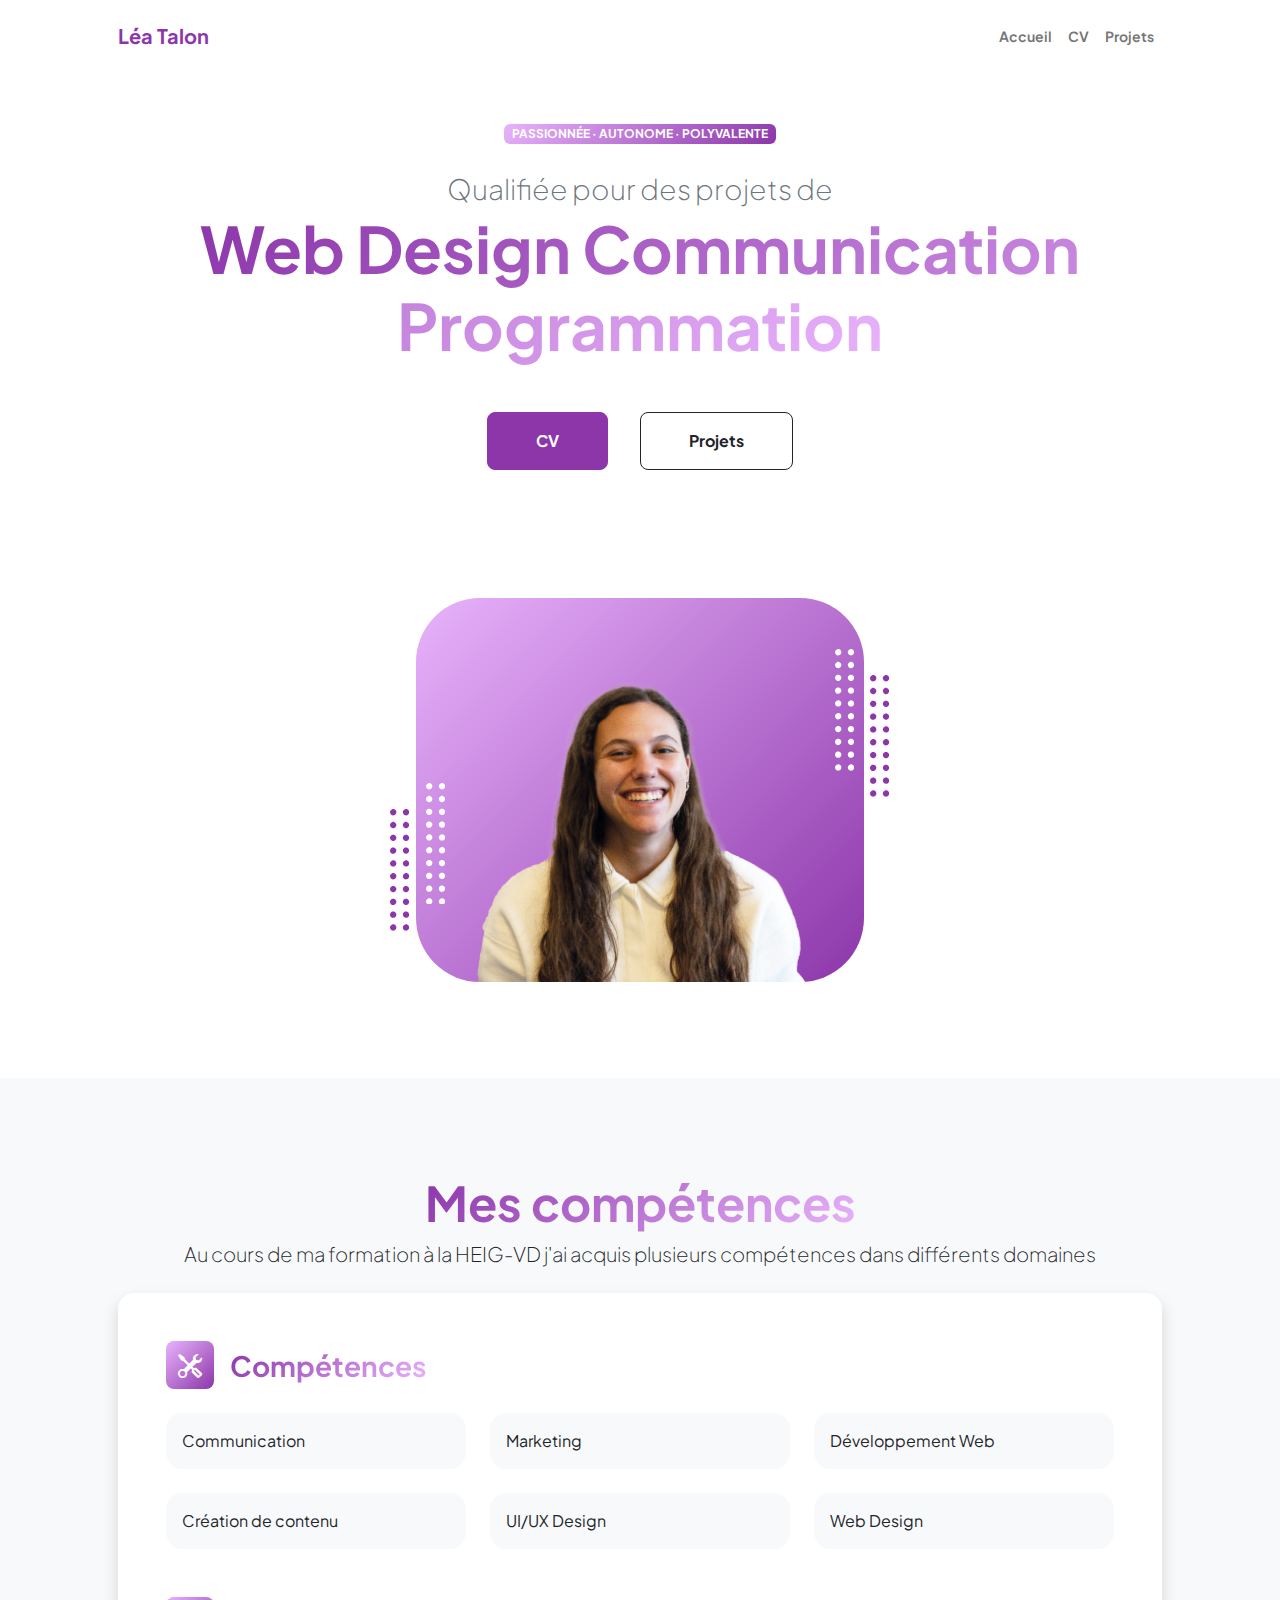
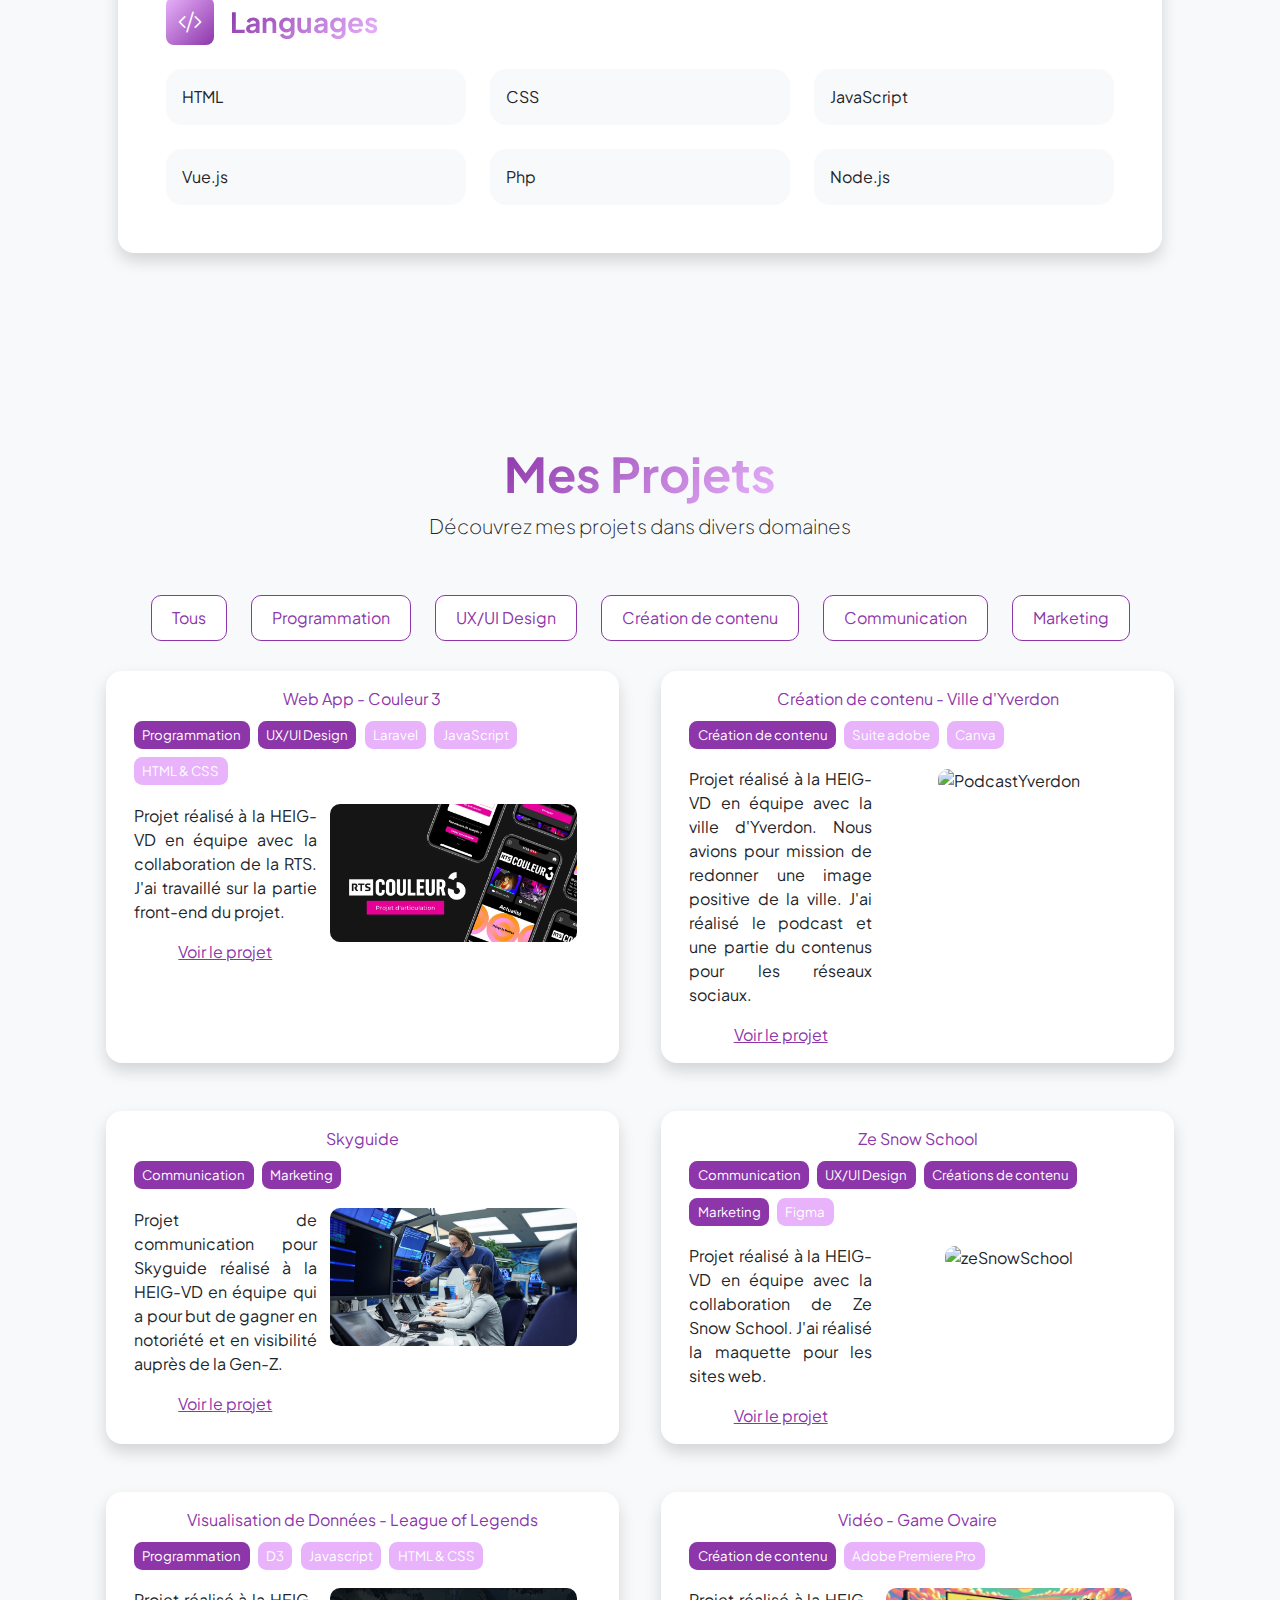
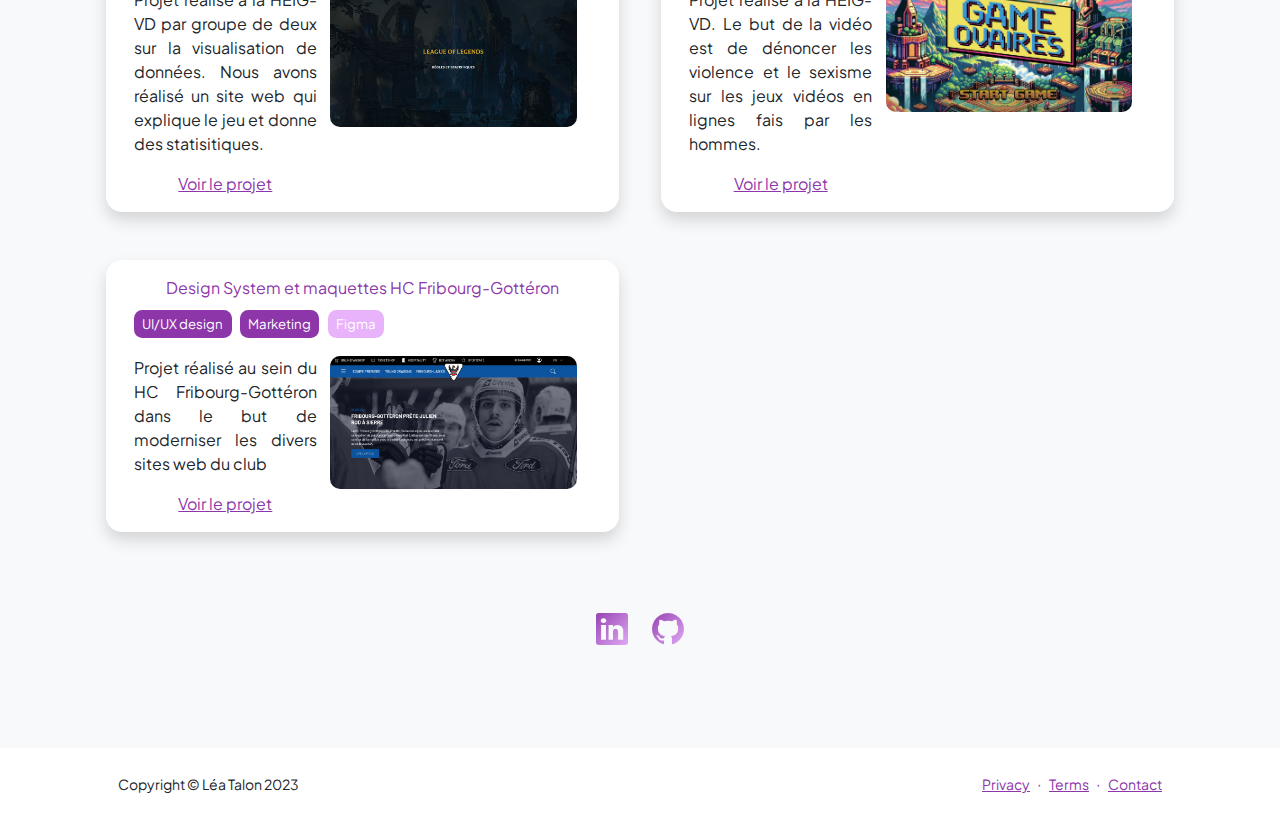
==== commit 75261fcf: "Update index.html" ====
--- a/public/index.html
+++ b/public/index.html
@@ -197,7 +197,7 @@
                                                 <div class="col"><div class="d-flex align-items-center bg-light rounded-4 p-3 h-100">Développement Web</div></div>
                                             </div>
                                             <div class="row row-cols-1 row-cols-md-3">
-                                                <div class="col mb-4 mb-md-0"><div class="d-flex align-items-center bg-light rounded-4 p-3 h-100">Création de contenus </div></div>
+                                                <div class="col mb-4 mb-md-0"><div class="d-flex align-items-center bg-light rounded-4 p-3 h-100">Création de contenu</div></div>
                                                 <div class="col mb-4 mb-md-0"><div class="d-flex align-items-center bg-light rounded-4 p-3 h-100">UI/UX Design</div></div>
                                                 <div class="col"><div class="d-flex align-items-center bg-light rounded-4 p-3 h-100">Web Design</div></div>
                                             </div>
@@ -268,7 +268,7 @@
                                       <!-- Projet Ville d'Yverdon -->
                                     <div class="card-project card shadow border-0 rounded-4 mb-5 project" data-tags="creationscontenu">
                                         <div class="card-body col mb-4 mb-md-0">
-                                            <span class="d-inline ">Création de contenu - Ville d'Yverdon 3</span>
+                                            <span class="d-inline ">Création de contenu - Ville d'Yverdon</span>
                                             <div class="tag-container d-flex-wrap">
                                                     <div class="tag">Création de contenu</div>
                                                     <div class="tag-tools">Suite adobe</div>
@@ -280,7 +280,7 @@
                                                     <a href="https://drive.google.com/drive/folders/1PGp8jBNz84ZRRgjfurvv84Q0E70p-4bi?usp=drive_link"><span>Voir le projet</span></a>
                                                 </div>
                                                 <div class="content-img">
-                                                    <img class="img-project" src="assets/img-project/Podcast.png" alt="couleur3">
+                                                    <img class="img-project" src="assets/img-project/Podcast.png" alt="PodcastYverdon">
                                                 </div>
                                             </div>     
                                         </div>     
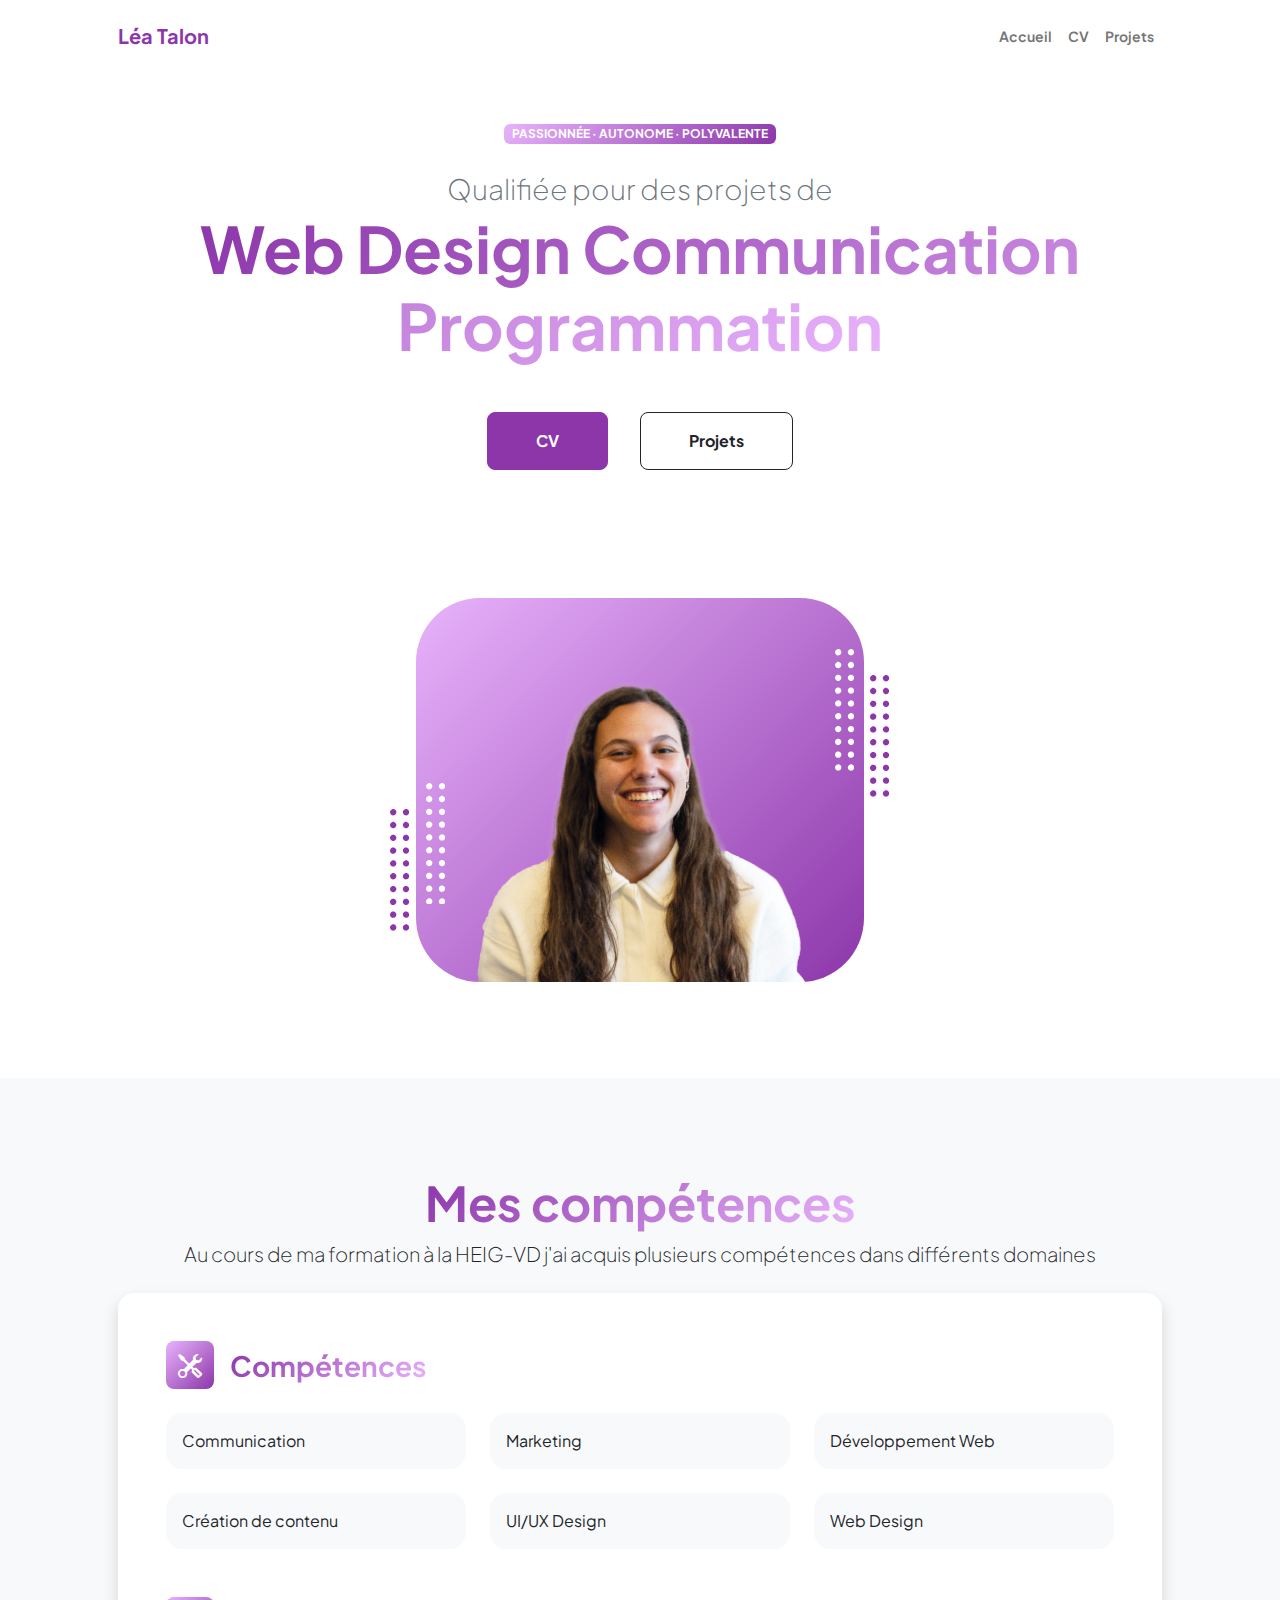
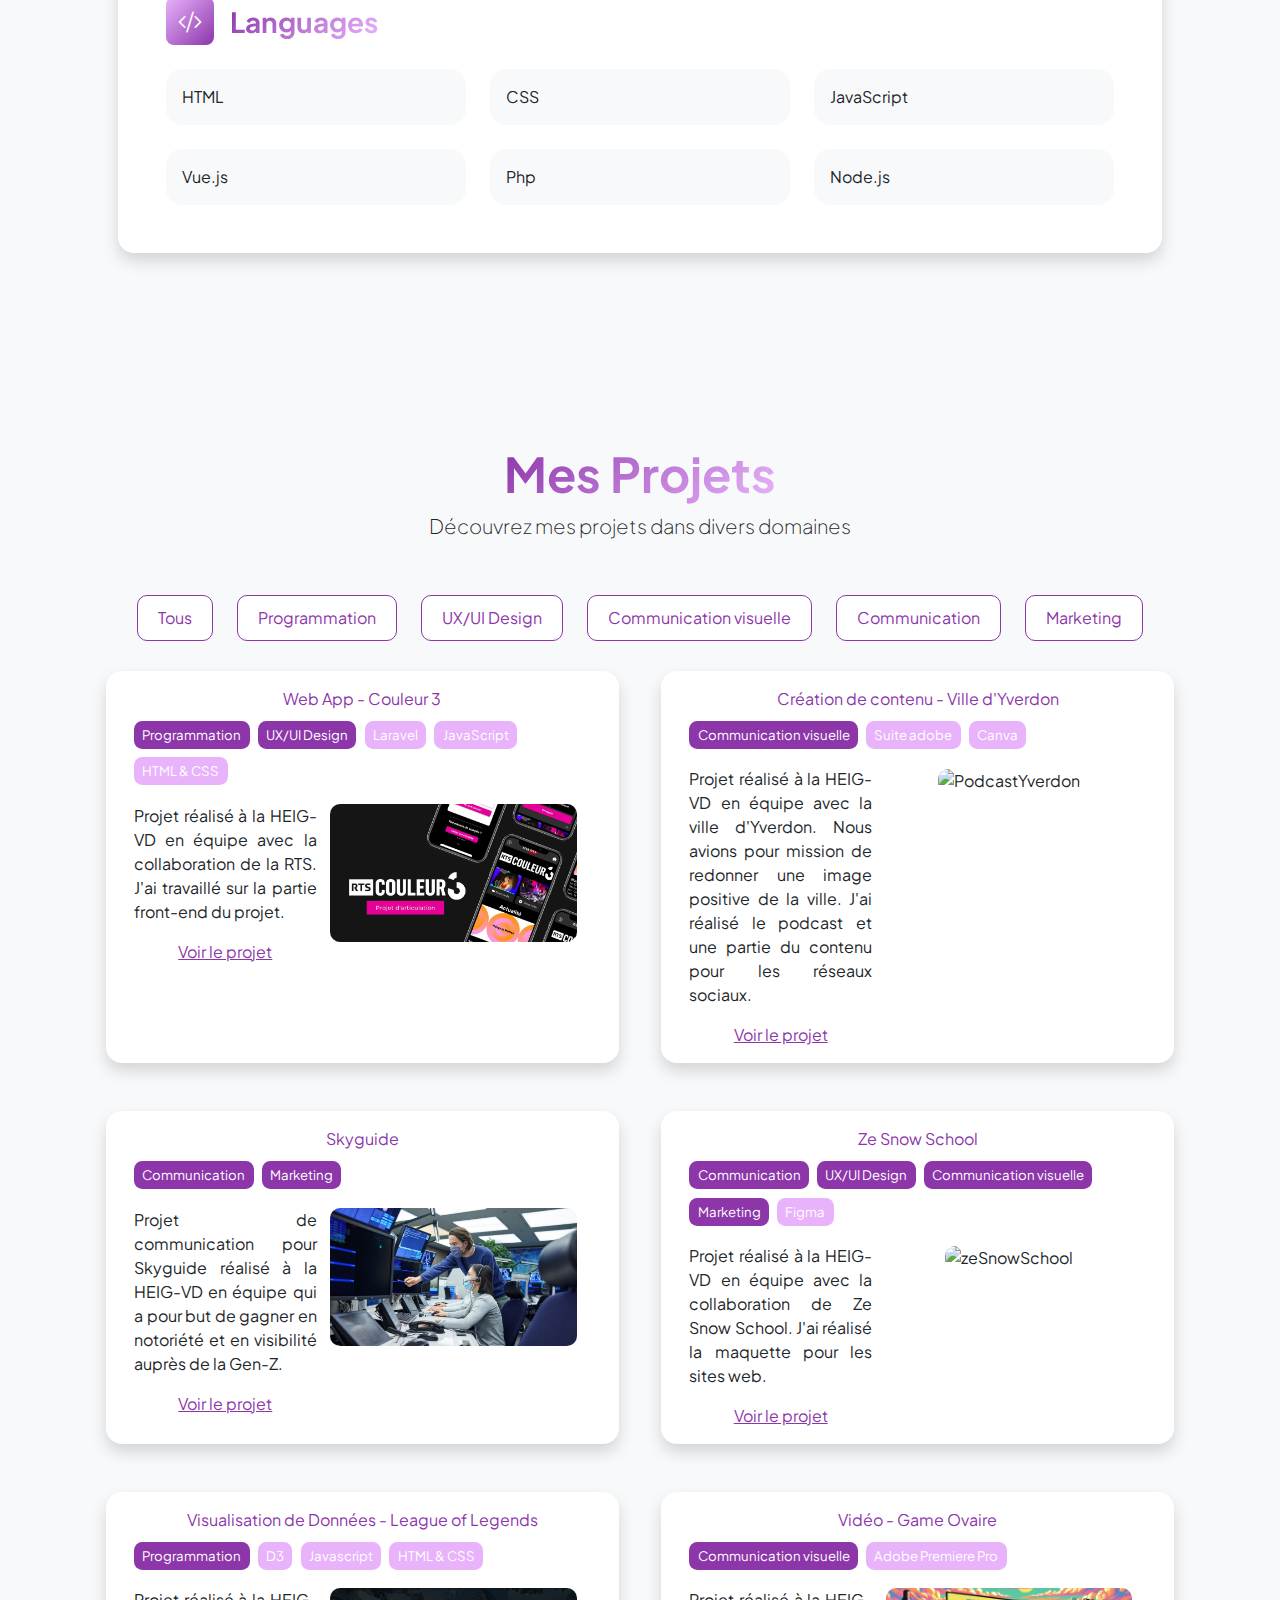
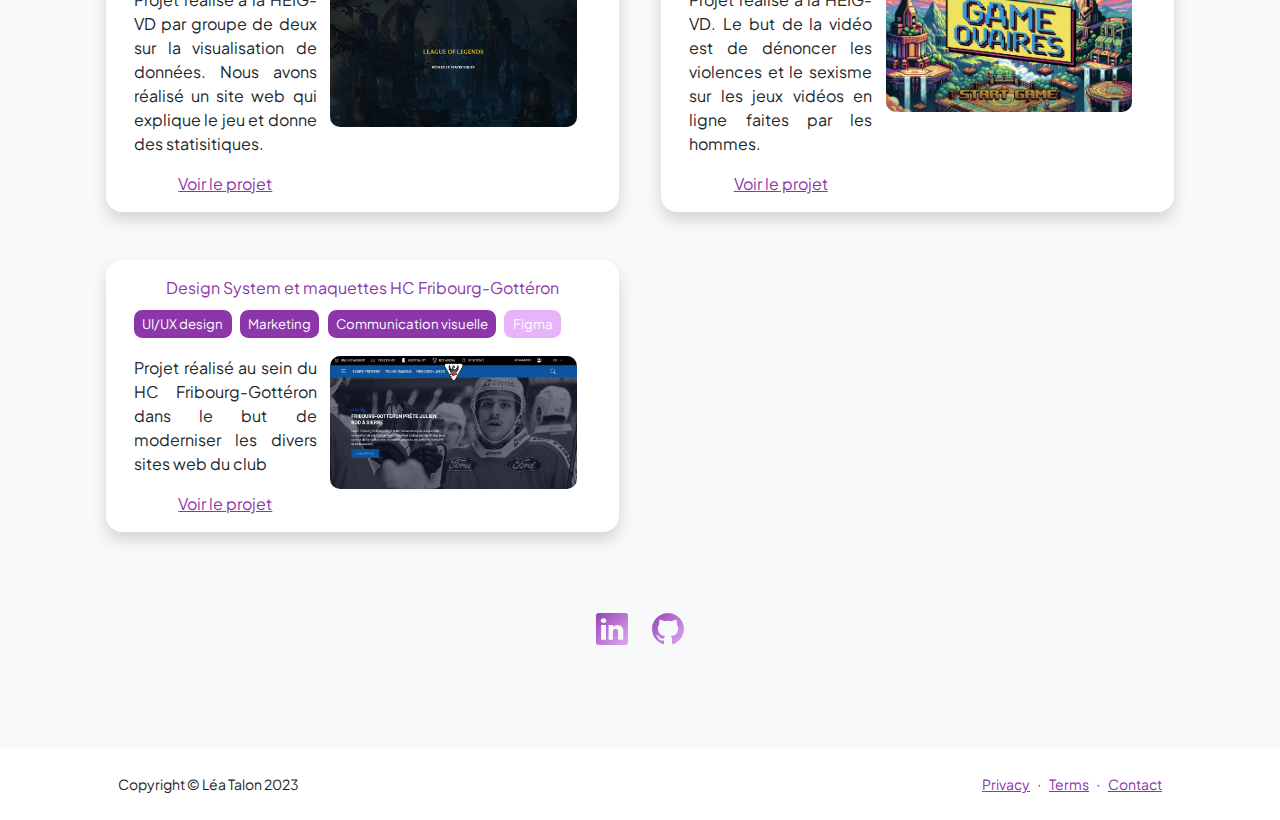
==== commit c2457678: "Update index.html" ====
--- a/public/index.html
+++ b/public/index.html
@@ -238,7 +238,7 @@
                                     <button class="filter-button" id="wrap" data-filter="all">Tous</button>
                                     <button class="filter-button" id="wrap" data-filter="programming">Programmation</button>
                                     <button class="filter-button" id="wrap" data-filter="uxui">UX/UI Design</button>
-                                    <button class="filter-button" id="wrap" data-filter="creationscontenu">Création de contenu</button>
+                                    <button class="filter-button" id="wrap" data-filter="comvis">Communication visuelle</button>
                                     <button class="filter-button" id="wrap" data-filter="communication">Communication</button>
                                     <button class="filter-button" id="wrap" data-filter="marketing">Marketing</button>
                                 </div>
@@ -266,17 +266,17 @@
                                         </div>     
                                     </div>
                                       <!-- Projet Ville d'Yverdon -->
-                                    <div class="card-project card shadow border-0 rounded-4 mb-5 project" data-tags="creationscontenu">
+                                    <div class="card-project card shadow border-0 rounded-4 mb-5 project" data-tags="comvis">
                                         <div class="card-body col mb-4 mb-md-0">
                                             <span class="d-inline ">Création de contenu - Ville d'Yverdon</span>
                                             <div class="tag-container d-flex-wrap">
-                                                    <div class="tag">Création de contenu</div>
+                                                    <div class="tag">Communication visuelle</div>
                                                     <div class="tag-tools">Suite adobe</div>
                                                     <div class="tag-tools">Canva</div>
                                             </div>
                                             <div class="container-content d-flex">
                                                 <div class="content-text">
-                                                    <p class="text-project">Projet réalisé à la HEIG-VD en équipe avec la ville d'Yverdon. Nous avions pour mission de redonner une image positive de la ville. J'ai réalisé le podcast et une partie du contenus pour les réseaux sociaux. </p>
+                                                    <p class="text-project">Projet réalisé à la HEIG-VD en équipe avec la ville d'Yverdon. Nous avions pour mission de redonner une image positive de la ville. J'ai réalisé le podcast et une partie du contenu pour les réseaux sociaux. </p>
                                                     <a href="https://drive.google.com/drive/folders/1PGp8jBNz84ZRRgjfurvv84Q0E70p-4bi?usp=drive_link"><span>Voir le projet</span></a>
                                                 </div>
                                                 <div class="content-img">
@@ -307,13 +307,13 @@
                                         </div>     
                                     </div>
                                     <!-- Projet Ze Snow School -->
-                                    <div class="card-project card shadow border-0 rounded-4 mb-5 project" data-tags="communication,uxui,creationscontenu,marketing">
+                                    <div class="card-project card shadow border-0 rounded-4 mb-5 project" data-tags="communication,uxui,comvis,marketing">
                                         <div class="card-body col mb-4 mb-md-0">
                                             <span class="d-inline ">Ze Snow School</span>
                                             <div class="tag-container d-flex-wrap">
                                                     <div class="tag">Communication</div>
                                                     <div class="tag">UX/UI Design</div>
-                                                    <div class="tag">Créations de contenu</div>
+                                                    <div class="tag">Communication visuelle</div>
                                                     <div class="tag">Marketing</div>
                                                     <div class="tag-tools">Figma</div>
                                             </div>
@@ -350,16 +350,16 @@
                                         </div>
                                     </div>
                                     <!-- Projet GameOvaire -->
-                                    <div class="card-project card shadow border-0 rounded-4 mb-5 project" data-tags="creationscontenu">
+                                    <div class="card-project card shadow border-0 rounded-4 mb-5 project" data-tags="comvis">
                                         <div class="card-body col mb-4 mb-md-0">
                                             <span class="d-inline ">Vidéo - Game Ovaire</span>
                                             <div class="tag-container d-flex-wrap">
-                                                    <div class="tag">Création de contenu</div>
+                                                    <div class="tag">Communication visuelle</div>
                                                     <div class="tag-tools">Adobe Premiere Pro</div>
                                             </div>
                                             <div class="container-content d-flex">
                                                 <div class="content-text">
-                                                    <p class="text-project">Projet réalisé à la HEIG-VD. Le but de la vidéo est de dénoncer les violence et le sexisme sur les jeux vidéos en lignes fais par les hommes.</p>
+                                                    <p class="text-project">Projet réalisé à la HEIG-VD. Le but de la vidéo est de dénoncer les violences et le sexisme sur les jeux vidéos en ligne faites par les hommes.</p>
                                                     <a href="https://youtu.be/7Zwmf_DO5-k"><span>Voir le projet</span></a>
                                                 </div>
                                                 <div class="content-img">
@@ -369,12 +369,13 @@
                                         </div>
                                     </div>
                                     <!-- Projet HCFG -->
-                                    <div class="card-project card shadow border-0 rounded-4 mb-5 project" data-tags="uxui,marketing">
+                                    <div class="card-project card shadow border-0 rounded-4 mb-5 project" data-tags="uxui,marketing,comvis">
                                         <div class="card-body col mb-4 mb-md-0">
                                             <span class="d-inline ">Design System et maquettes HC Fribourg-Gottéron</span>
                                             <div class="tag-container d-flex-wrap">
                                                     <div class="tag">UI/UX design</div>
                                                     <div class="tag">Marketing</div>
+                                                <div class="tag">Communication visuelle</div>
                                                     <div class="tag-tools">Figma</div>
                                             </div>
                                             <div class="container-content d-flex">
@@ -393,7 +394,7 @@
                                 </div>
                                 <div class="d-flex justify-content-center fs-2 gap-4">
                                     <a class="text-gradient" href="https://www.linkedin.com/in/léa-talon-017929242/"><i class="bi bi-linkedin"></i></a>
-                                    <a class="text-gradient" href="https://github.com/kassandrawoods"><i class="bi bi-github"></i></a>
+                                    <a class="text-gradient" href="https://github.com/LeaLTalon"><i class="bi bi-github"></i></a>
                                 </div>
                             </div>
                         </div>
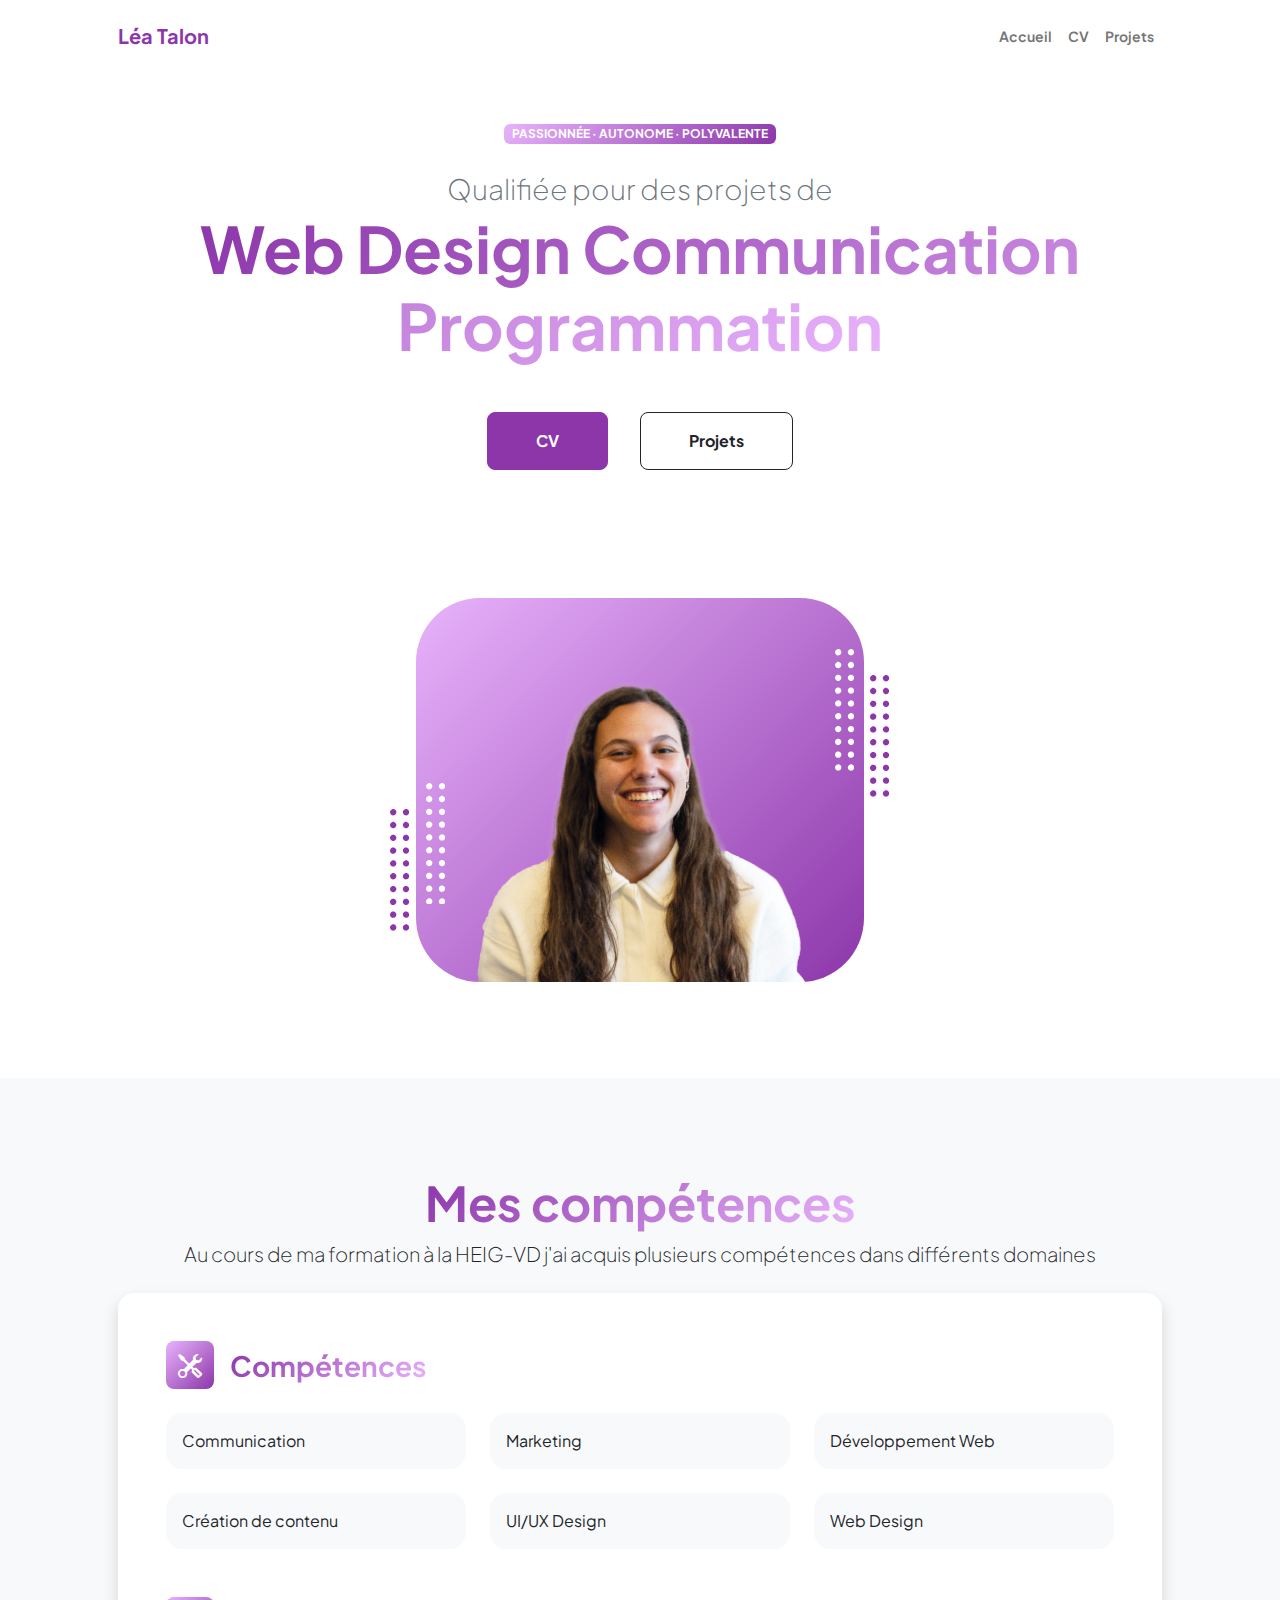
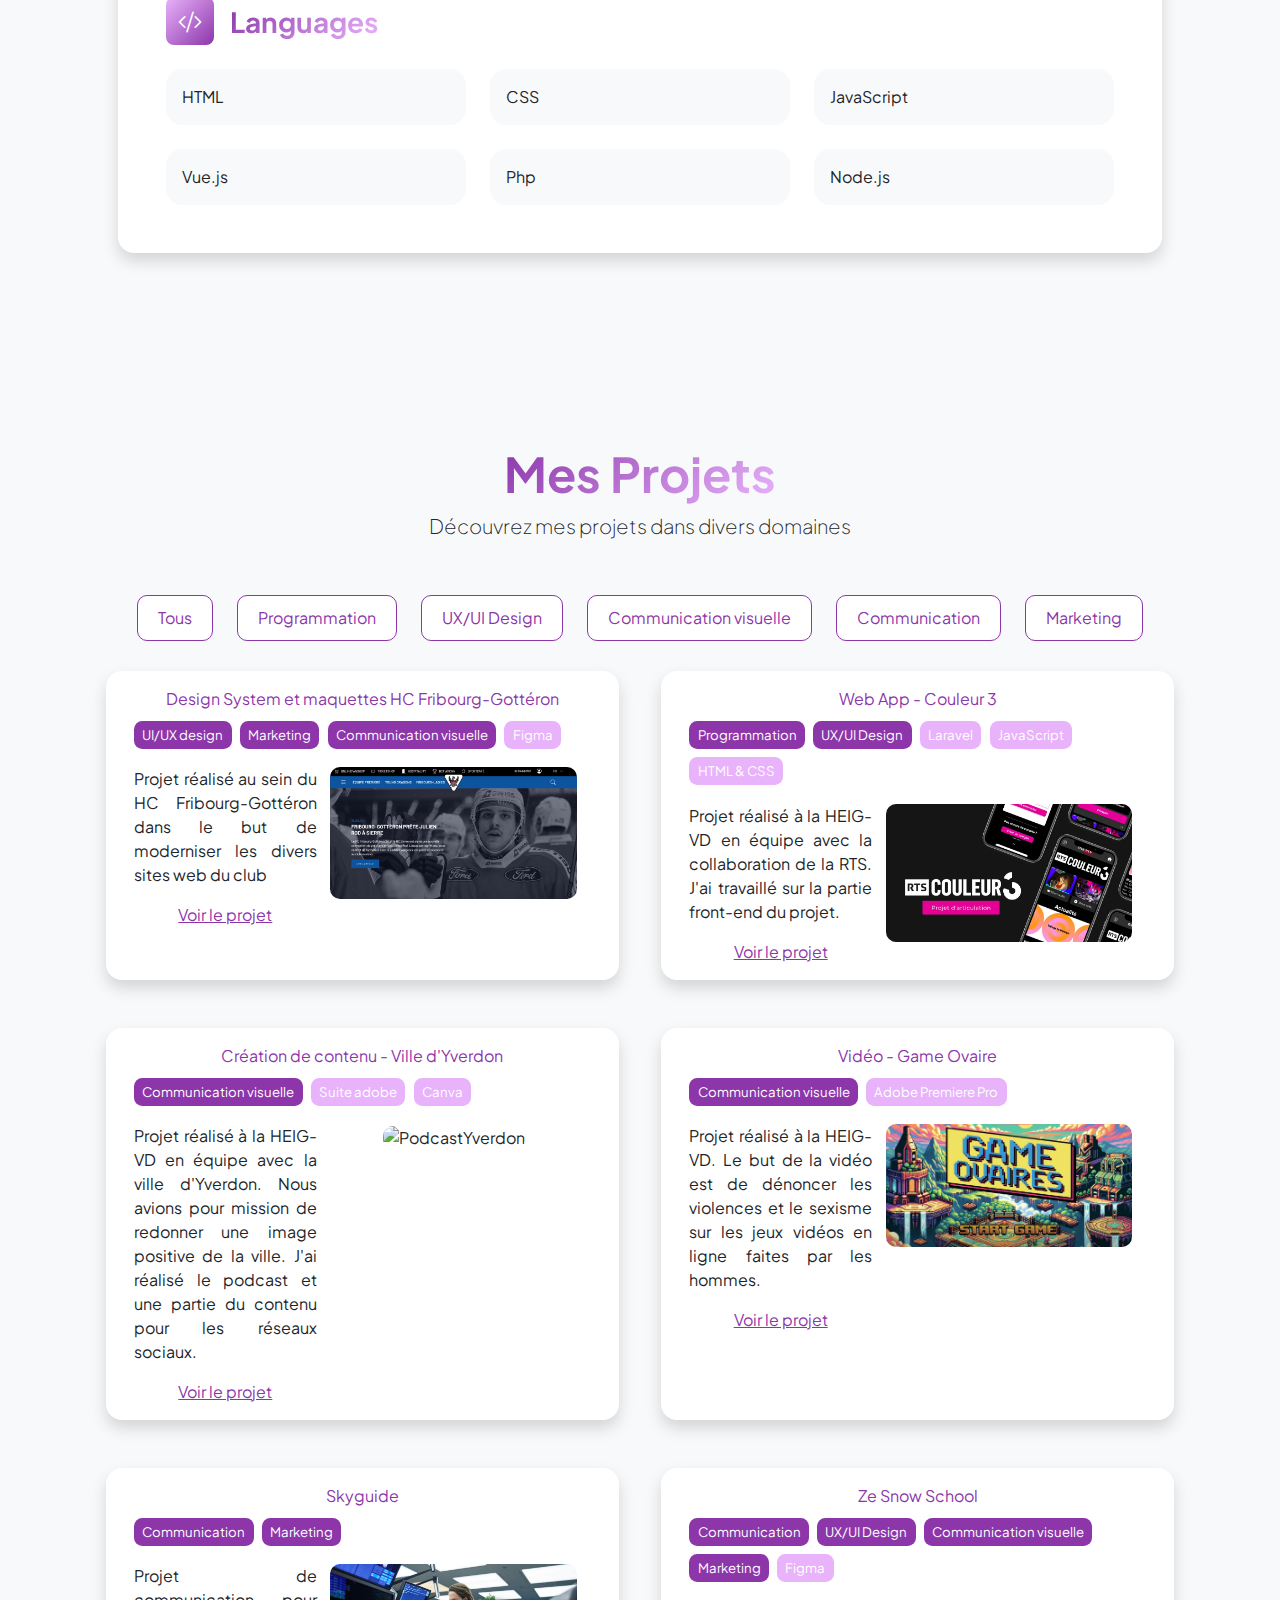
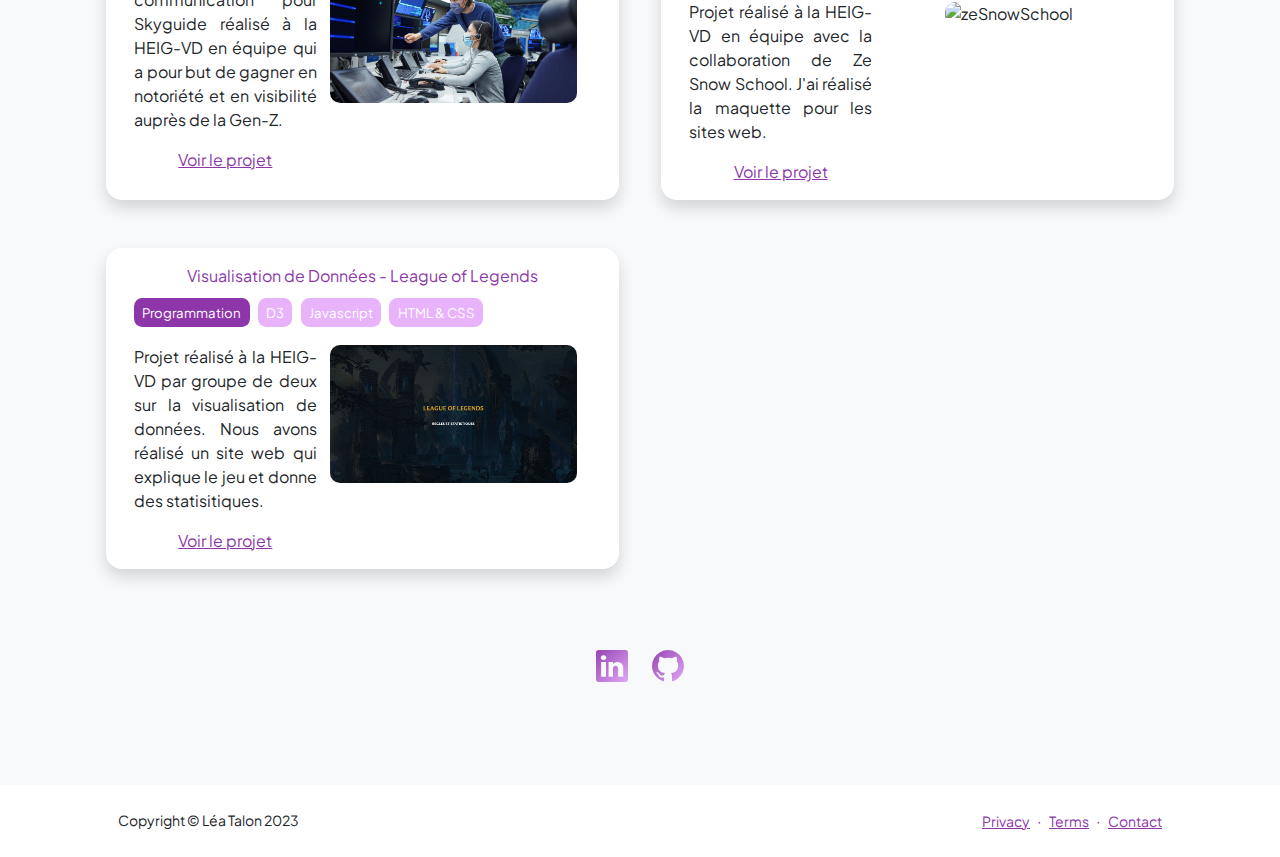
==== commit aa8a4547: "Update index.html" ====
--- a/public/index.html
+++ b/public/index.html
@@ -243,6 +243,27 @@
                                     <button class="filter-button" id="wrap" data-filter="marketing">Marketing</button>
                                 </div>
                                 <div class="container-projects row row-cols-1 row-cols-md-2 mb-4">
+                                    <!-- TB -->
+                                    <div class="card-project card shadow border-0 rounded-4 mb-5 project" data-tags="uxui,marketing,comvis">
+                                        <div class="card-body col mb-4 mb-md-0">
+                                            <span class="d-inline ">Design System et maquettes HC Fribourg-Gottéron</span>
+                                            <div class="tag-container d-flex-wrap">
+                                                    <div class="tag">UI/UX design</div>
+                                                    <div class="tag">Marketing</div>
+                                                <div class="tag">Communication visuelle</div>
+                                                    <div class="tag-tools">Figma</div>
+                                            </div>
+                                            <div class="container-content d-flex">
+                                                <div class="content-text">
+                                                    <p class="text-project">Projet réalisé au sein du HC Fribourg-Gottéron dans le but de moderniser les divers sites web du club</p>
+                                                    <a href="https://www.figma.com/design/7urZgaS4gRybjOQ5OrzSZ3/Prototypes?node-id=0-1&t=HMWM7w5NA9oIG1T1-1"><span>Voir le projet</span></a>
+                                                </div>
+                                                <div class="content-img">
+                                                    <img class="img-project" src="assets/img-project/MaquetteDesktop.png" alt="Maquettes">
+                                                </div>
+                                            </div>
+                                        </div>
+                                    </div>
                                     <!-- Projet RTS -->
                                     <div class="card-project card shadow border-0 rounded-4 mb-5 project" data-tags="programming,uxui">
                                         <div class="card-body col mb-4 mb-md-0">
@@ -284,6 +305,25 @@
                                                 </div>
                                             </div>     
                                         </div>     
+                                    </div>
+                                     <!-- Projet GameOvaire -->
+                                    <div class="card-project card shadow border-0 rounded-4 mb-5 project" data-tags="comvis">
+                                        <div class="card-body col mb-4 mb-md-0">
+                                            <span class="d-inline ">Vidéo - Game Ovaire</span>
+                                            <div class="tag-container d-flex-wrap">
+                                                    <div class="tag">Communication visuelle</div>
+                                                    <div class="tag-tools">Adobe Premiere Pro</div>
+                                            </div>
+                                            <div class="container-content d-flex">
+                                                <div class="content-text">
+                                                    <p class="text-project">Projet réalisé à la HEIG-VD. Le but de la vidéo est de dénoncer les violences et le sexisme sur les jeux vidéos en ligne faites par les hommes.</p>
+                                                    <a href="https://youtu.be/7Zwmf_DO5-k"><span>Voir le projet</span></a>
+                                                </div>
+                                                <div class="content-img">
+                                                    <img class="img-project" src="assets/img-project/gameovaire.png" alt="GameOvaire">
+                                                </div>
+                                            </div>
+                                        </div>
                                     </div>
                                     <!-- Projet Skyguide -->
                                     <div class="card-project card shadow border-0 rounded-4 mb-5 project" data-tags="communication,marketing">
@@ -349,48 +389,6 @@
                                             </div>
                                         </div>
                                     </div>
-                                    <!-- Projet GameOvaire -->
-                                    <div class="card-project card shadow border-0 rounded-4 mb-5 project" data-tags="comvis">
-                                        <div class="card-body col mb-4 mb-md-0">
-                                            <span class="d-inline ">Vidéo - Game Ovaire</span>
-                                            <div class="tag-container d-flex-wrap">
-                                                    <div class="tag">Communication visuelle</div>
-                                                    <div class="tag-tools">Adobe Premiere Pro</div>
-                                            </div>
-                                            <div class="container-content d-flex">
-                                                <div class="content-text">
-                                                    <p class="text-project">Projet réalisé à la HEIG-VD. Le but de la vidéo est de dénoncer les violences et le sexisme sur les jeux vidéos en ligne faites par les hommes.</p>
-                                                    <a href="https://youtu.be/7Zwmf_DO5-k"><span>Voir le projet</span></a>
-                                                </div>
-                                                <div class="content-img">
-                                                    <img class="img-project" src="assets/img-project/gameovaire.png" alt="GameOvaire">
-                                                </div>
-                                            </div>
-                                        </div>
-                                    </div>
-                                    <!-- Projet HCFG -->
-                                    <div class="card-project card shadow border-0 rounded-4 mb-5 project" data-tags="uxui,marketing,comvis">
-                                        <div class="card-body col mb-4 mb-md-0">
-                                            <span class="d-inline ">Design System et maquettes HC Fribourg-Gottéron</span>
-                                            <div class="tag-container d-flex-wrap">
-                                                    <div class="tag">UI/UX design</div>
-                                                    <div class="tag">Marketing</div>
-                                                <div class="tag">Communication visuelle</div>
-                                                    <div class="tag-tools">Figma</div>
-                                            </div>
-                                            <div class="container-content d-flex">
-                                                <div class="content-text">
-                                                    <p class="text-project">Projet réalisé au sein du HC Fribourg-Gottéron dans le but de moderniser les divers sites web du club</p>
-                                                    <a href="https://www.figma.com/design/7urZgaS4gRybjOQ5OrzSZ3/Prototypes?node-id=0-1&t=HMWM7w5NA9oIG1T1-1"><span>Voir le projet</span></a>
-                                                </div>
-                                                <div class="content-img">
-                                                    <img class="img-project" src="assets/img-project/MaquetteDesktop.png" alt="Maquettes">
-                                                </div>
-                                            </div>
-                                        </div>
-                                    </div>
-
-
                                 </div>
                                 <div class="d-flex justify-content-center fs-2 gap-4">
                                     <a class="text-gradient" href="https://www.linkedin.com/in/léa-talon-017929242/"><i class="bi bi-linkedin"></i></a>
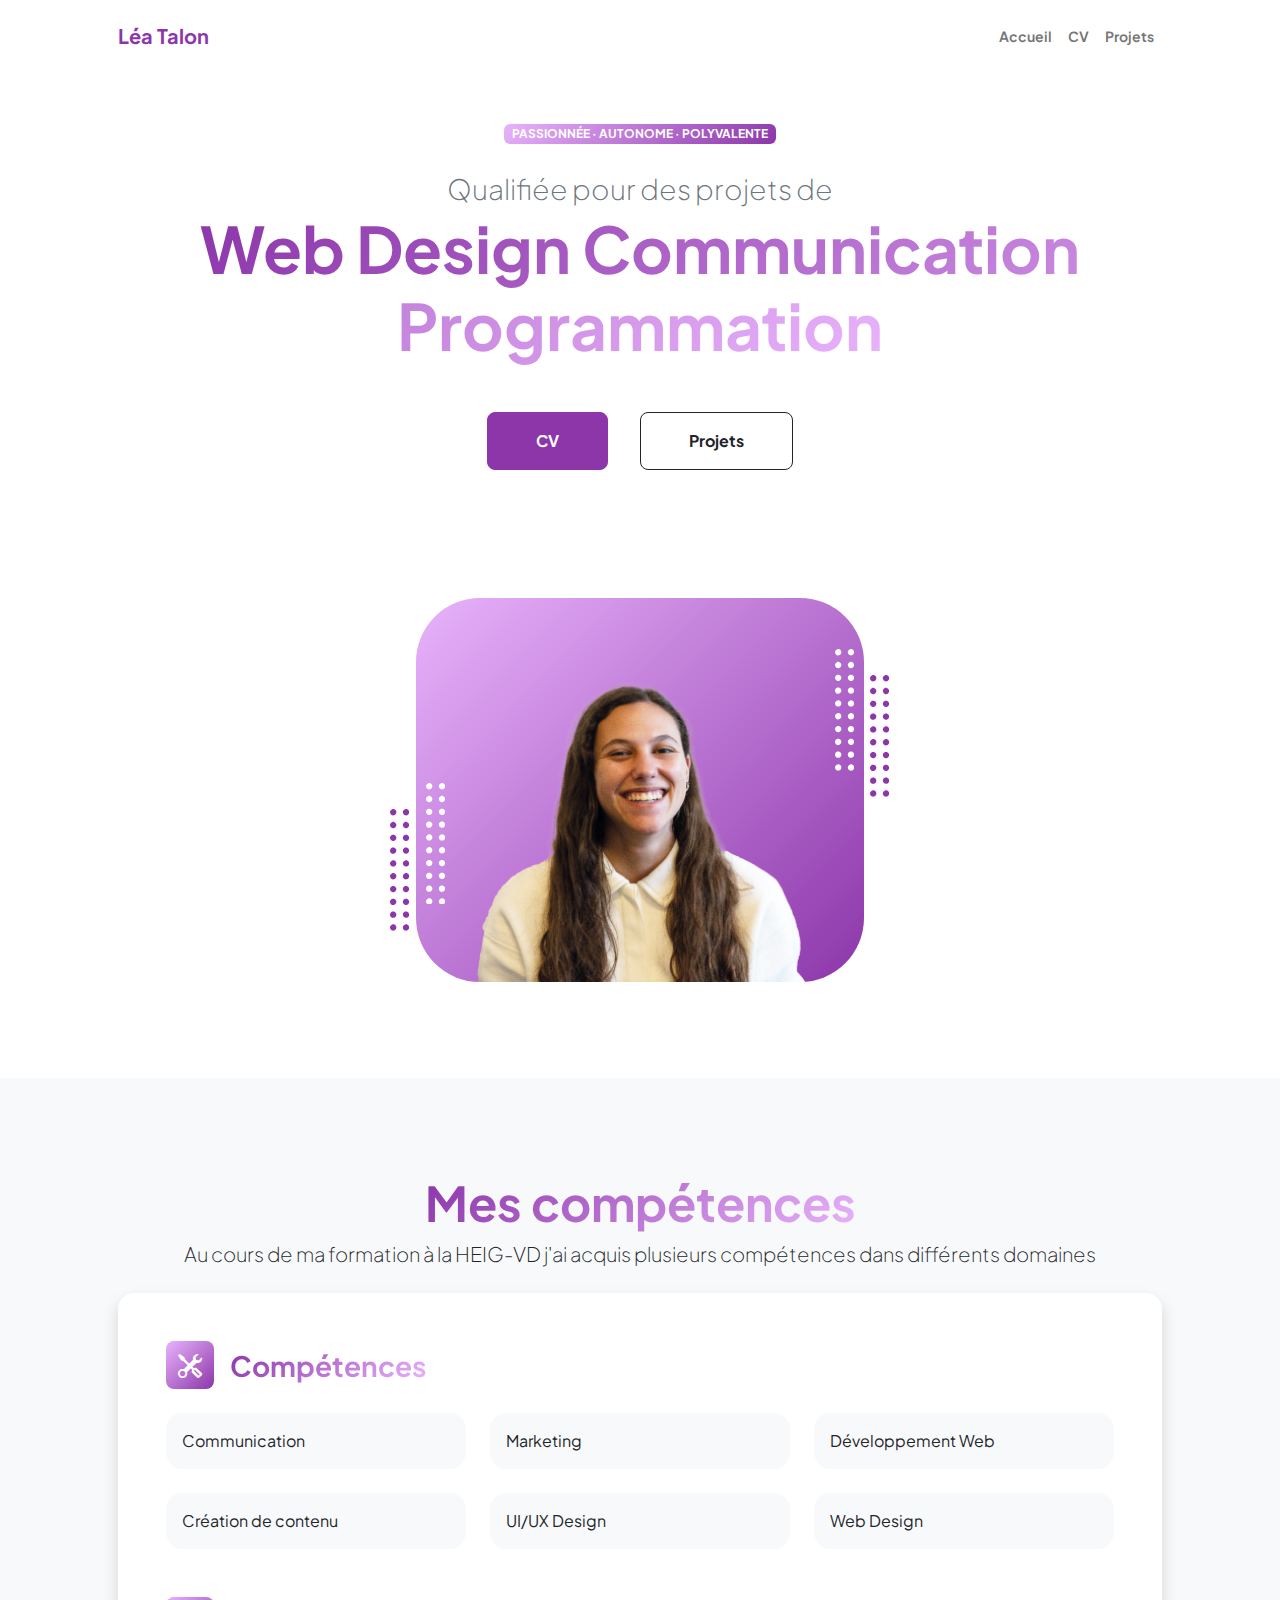
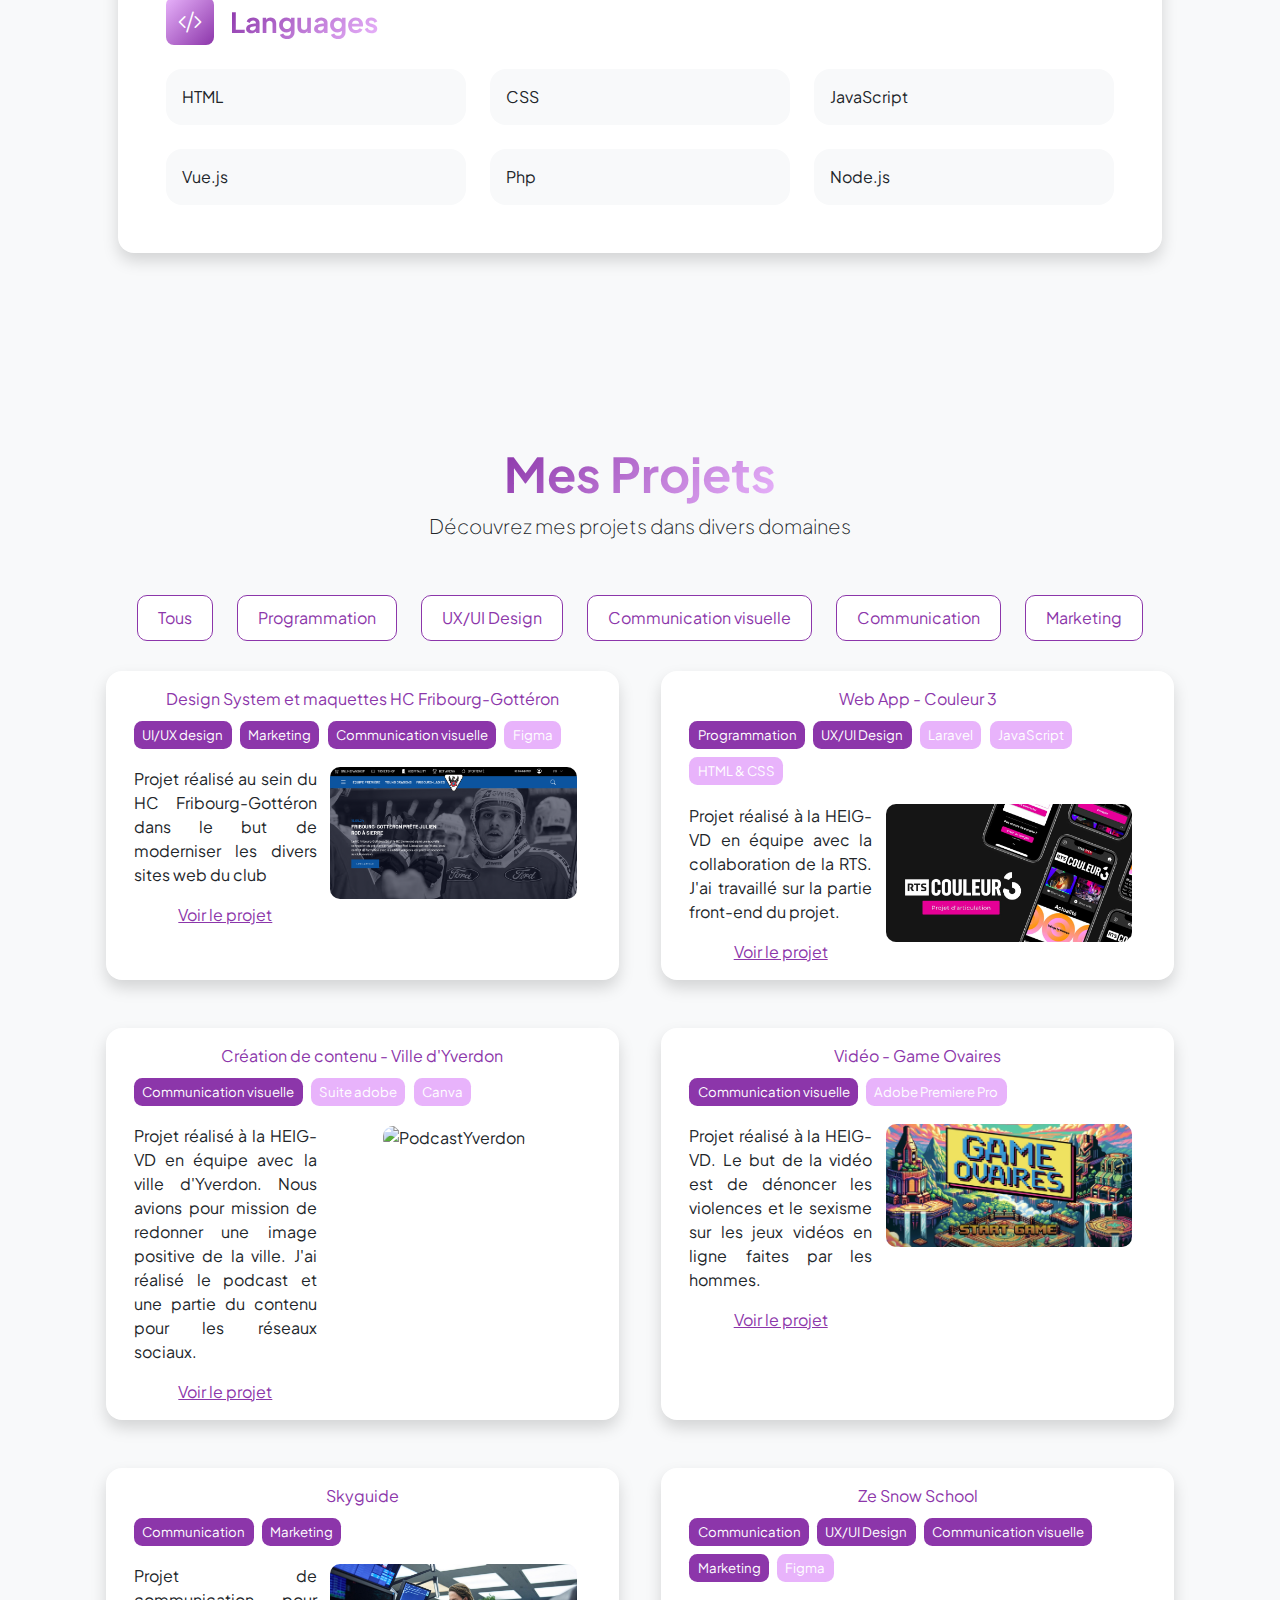
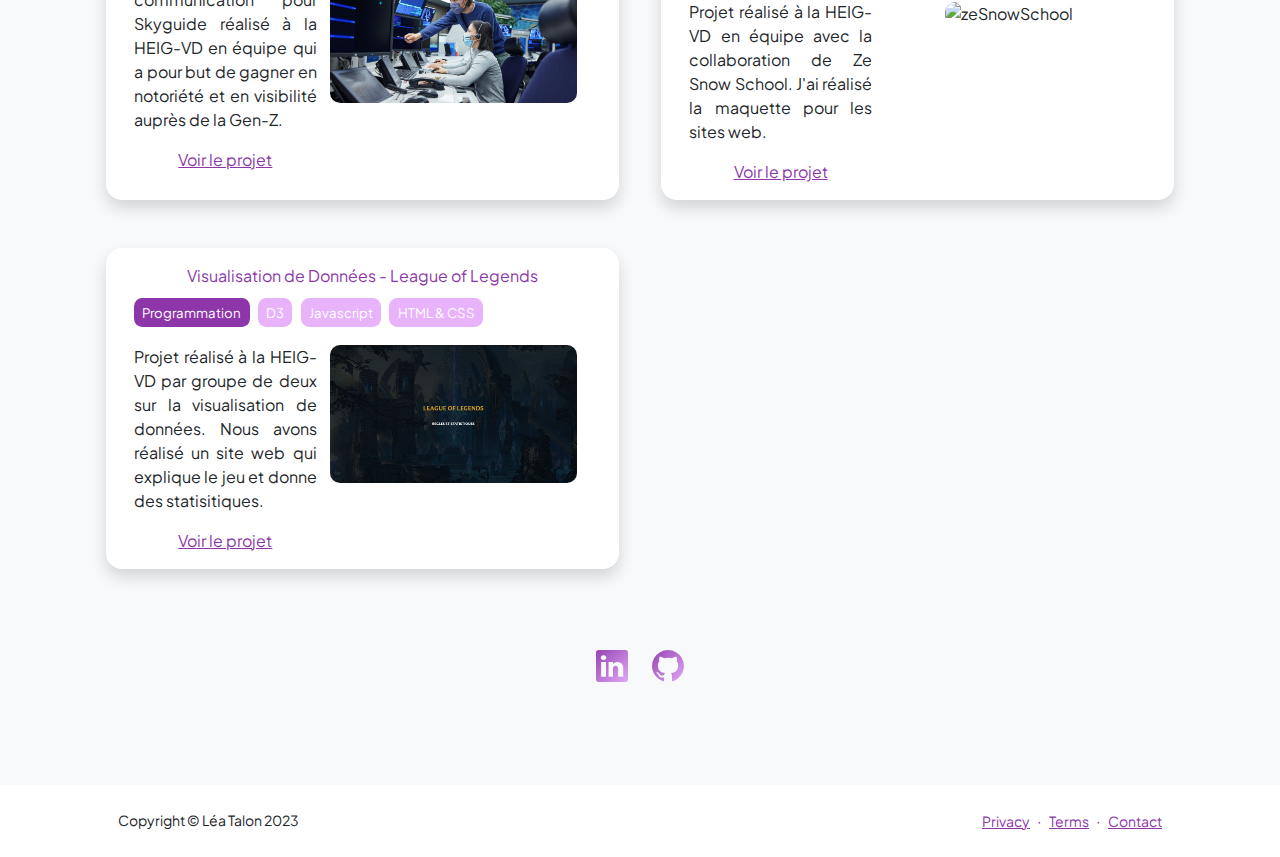
==== commit ba2f94d1: "Update index.html" ====
--- a/public/index.html
+++ b/public/index.html
@@ -309,7 +309,7 @@
                                      <!-- Projet GameOvaire -->
                                     <div class="card-project card shadow border-0 rounded-4 mb-5 project" data-tags="comvis">
                                         <div class="card-body col mb-4 mb-md-0">
-                                            <span class="d-inline ">Vidéo - Game Ovaire</span>
+                                            <span class="d-inline ">Vidéo - Game Ovaires</span>
                                             <div class="tag-container d-flex-wrap">
                                                     <div class="tag">Communication visuelle</div>
                                                     <div class="tag-tools">Adobe Premiere Pro</div>
